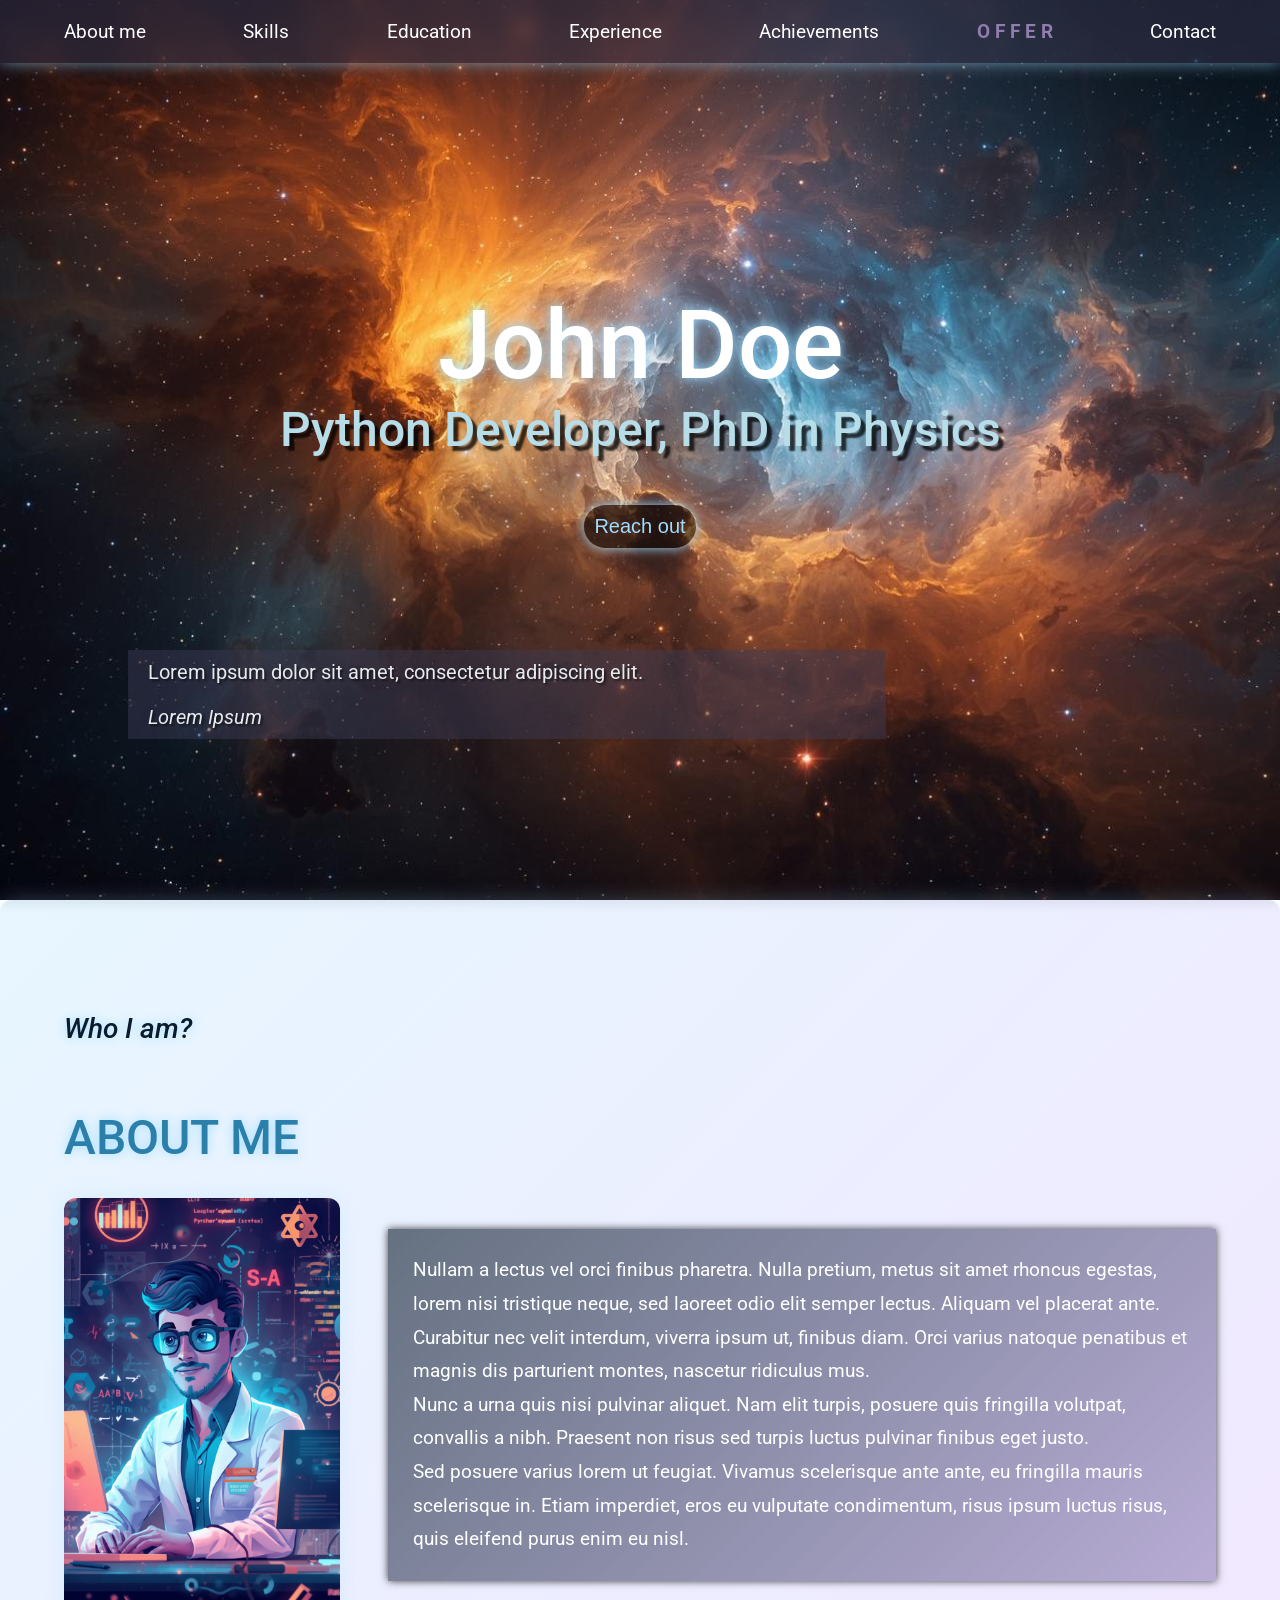
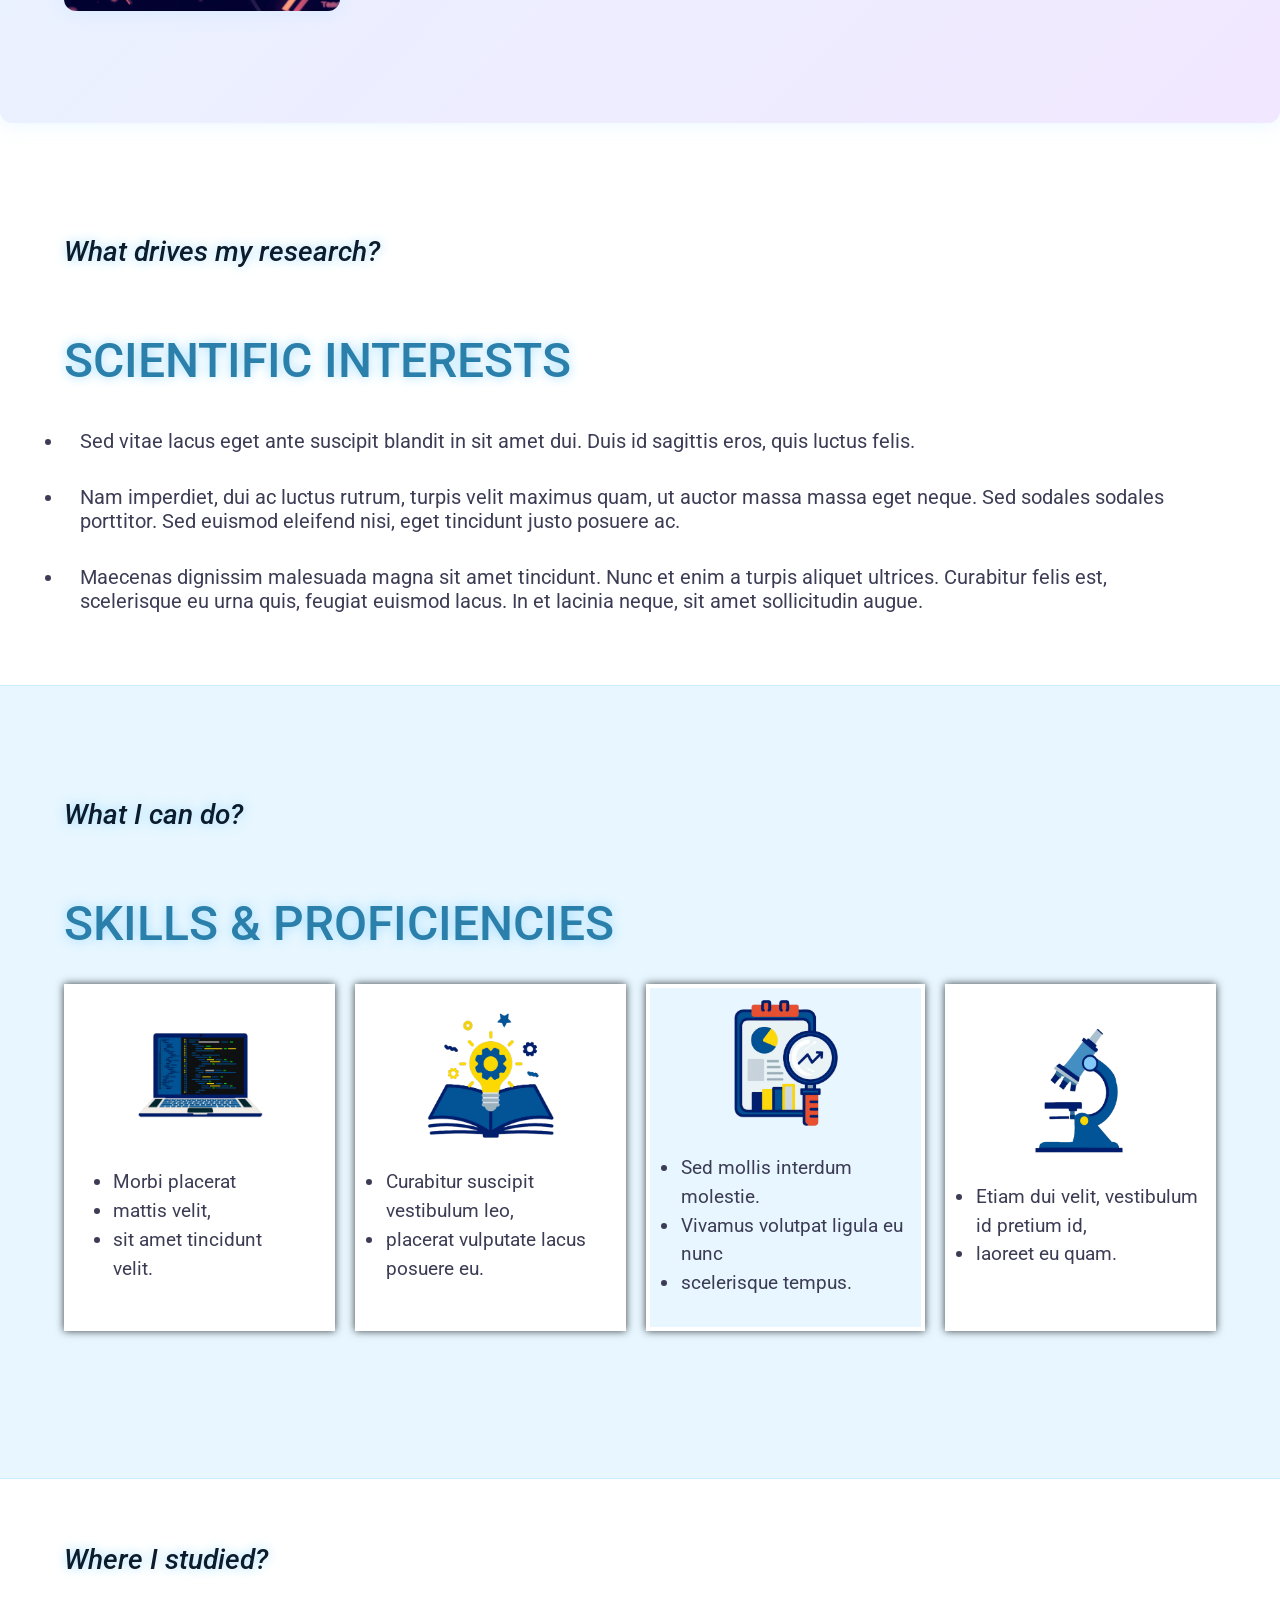
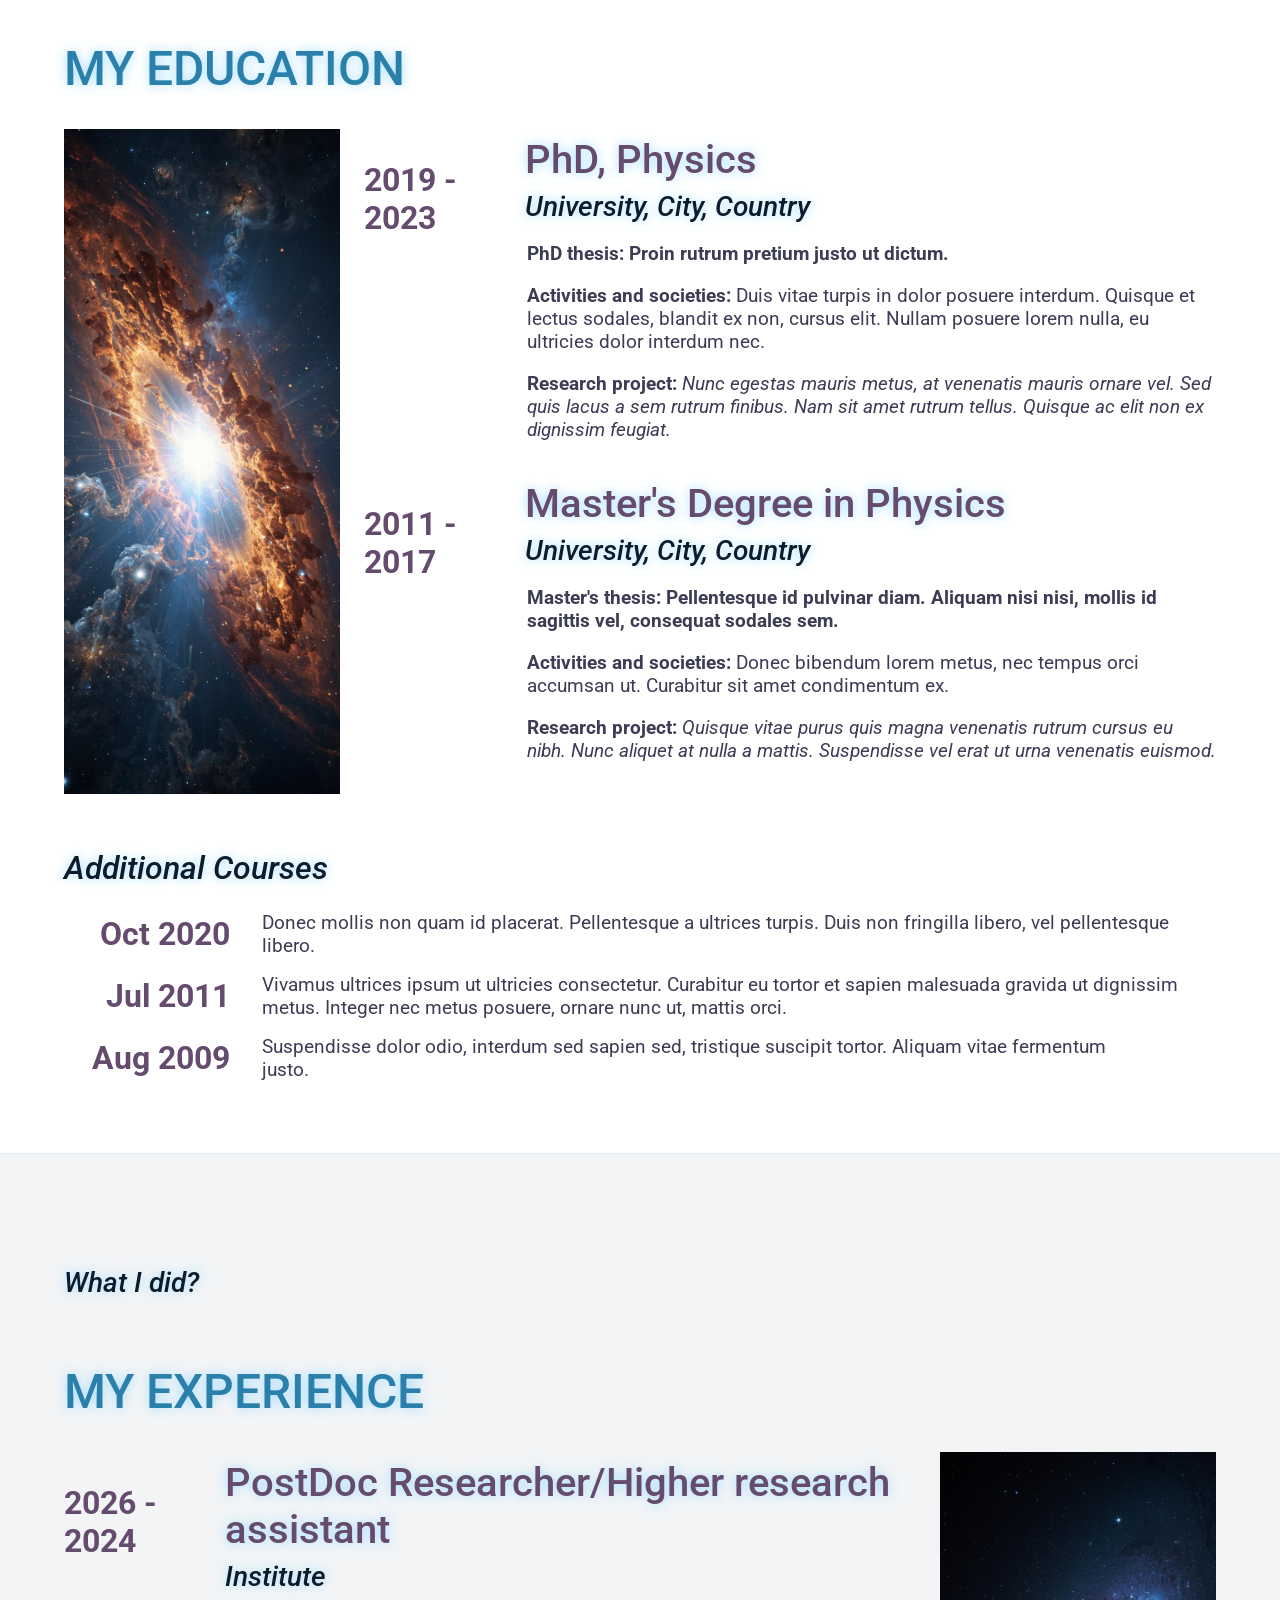
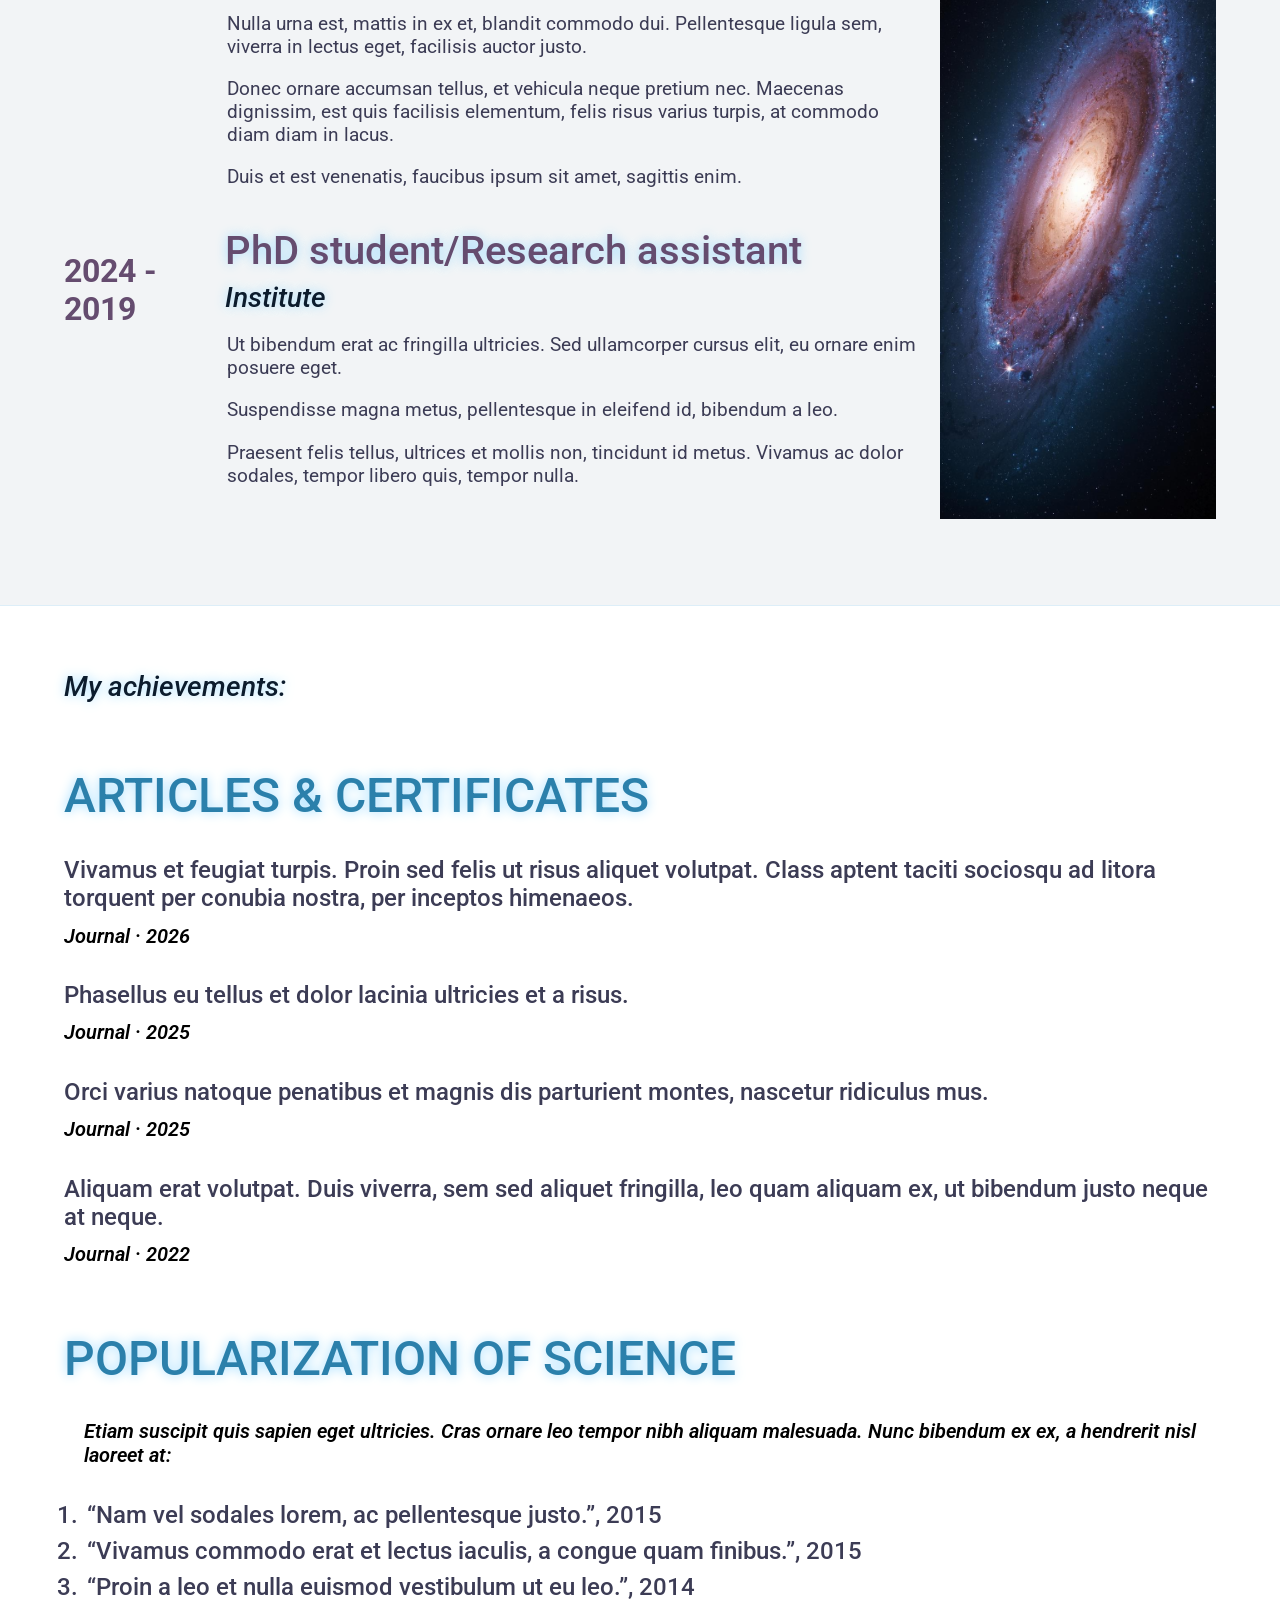
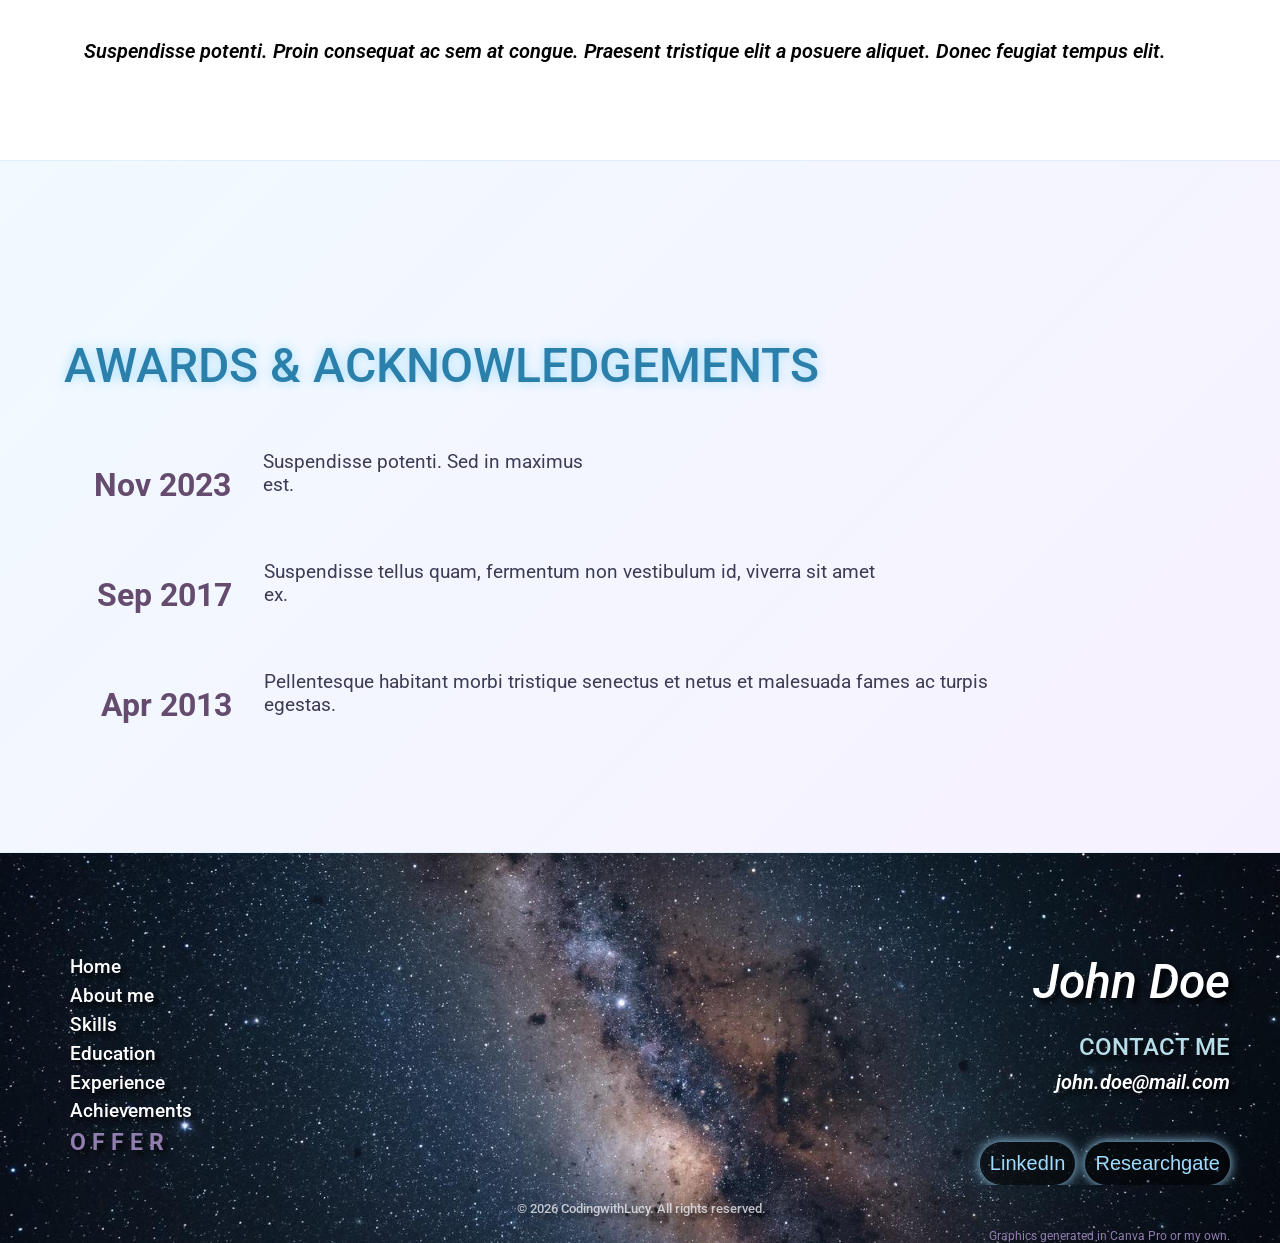
==== index.html @ d226efd6 "First full version" ====
<!DOCTYPE html>
<html lang="en">

<head>
  <meta name="viewport" content="width=device-width, initial-scale=1" />
  <meta charset="UTF-8" />
  <meta name="viewport" content="width=device-width, initial-scale=1.0" />
  <link href="style.css" rel="stylesheet" media="screen" />
  <title>John Doe website</title>
  <link rel="preconnect" href="https://fonts.googleapis.com">
  <link rel="preconnect" href="https://fonts.gstatic.com" crossorigin>
  <link
    href="https://fonts.googleapis.com/css2?family=Roboto:ital,wght@0,300;0,400;0,500;0,700;1,300;1,400;1,500;1,700&display=swap"
    rel="stylesheet">
  <link rel="stylesheet" href="https://cdnjs.cloudflare.com/ajax/libs/font-awesome/4.7.0/css/font-awesome.min.css" />
</head>

<body>
  <section>
    <div id="main-background">
      <div class="topnav" id="myTopnav">
        <a href="#about-me">About me</a>
        <a href="#skills">Skills</a>
        <a href="#education">Education</a>
        <a href="#experience">Experience</a>
        <a href="#achievements">Achievements</a>
        <a class="offer-link" href="/offer.html">O F F E R</a>
        <a href="#contact">Contact</a>
        <a href="javascript:void(0);" class="icon" onclick="toggleMenu()">
          <i class="fa fa-bars"></i>
        </a>
      </div>
      <div id="main">
        <h1>John Doe</h1>
        <h2 id="h2">Python Developer, PhD in Physics</h2>
        <button class="button">
          <a href="#contact">Reach out</a>
        </button>
      </div>
      <div id="quote">
        <p>Lorem ipsum dolor sit amet, consectetur adipiscing elit.</p>
        <p><i>Lorem Ipsum</i></p>
      </div>
    </div>

    <script>
      function toggleMenu() {
        var x = document.getElementById("myTopnav");
        if (x.className === "topnav") {
          x.className += " responsive";
        } else {
          x.className = "topnav";
        }
      }
    </script>
  </section>

  <section class="about-section">
    <div class="container">
      <div>
        <h3>Who I am?</h3>
        <h2>ABOUT ME</h2>
      </div>
      <div class="container-about">
        <div class="container-about-photo">
          <img class="photo desktop-photo" src="./photo.png" alt="Photo of candidate" />
          <img class="photo mobile-photo" src="./photomob.png" alt="Photo of candidate" />
        </div>
        <div class="container-about-note">
          <p class="about-note">
            Nullam a lectus vel orci finibus pharetra. Nulla pretium, metus sit amet rhoncus egestas, lorem nisi
            tristique neque,
            sed laoreet odio elit semper lectus. Aliquam vel placerat ante. Curabitur nec velit interdum, viverra ipsum
            ut, finibus
            diam. Orci varius natoque penatibus et magnis dis parturient montes, nascetur ridiculus mus.
            <br>Nunc a urna quis nisi pulvinar aliquet. Nam elit turpis, posuere quis fringilla volutpat, convallis a
            nibh. Praesent non
            risus sed turpis luctus pulvinar finibus eget justo.
            <br />Sed posuere varius lorem ut feugiat. Vivamus scelerisque ante ante, eu fringilla mauris scelerisque
            in. Etiam imperdiet,
            eros eu vulputate condimentum, risus ipsum luctus risus, quis eleifend purus enim eu nisl.
          </p>
        </div>
      </div>
    </div>
  </section>

  <section class="interests-section" id="about-me">
    <div class="container">
      <h3>What drives my research?</h3>
      <h2>SCIENTIFIC INTERESTS</h2>

      <ul class="interests-list">

        <li>
          Sed vitae lacus eget ante suscipit blandit in sit amet dui. Duis id sagittis eros, quis luctus felis.
        </li>

        <li>
          Nam imperdiet, dui ac luctus rutrum, turpis velit maximus quam, ut auctor massa massa eget neque. Sed sodales
          sodales porttitor. Sed euismod eleifend nisi, eget tincidunt justo posuere ac.
        </li>

        <li>
          Maecenas dignissim malesuada magna sit amet tincidunt. Nunc et enim a turpis aliquet ultrices. Curabitur felis
          est,
          scelerisque eu urna quis, feugiat euismod lacus. In et lacinia neque, sit amet sollicitudin augue.
        </li>

      </ul>
    </div>
  </section>

  <section class="skills-section" id="skills">
    <div class="container">
      <div>
        <h3>What I can do?</h3>
        <h2>SKILLS & PROFICIENCIES</h2>
      </div>
      <div class="container-skills">
        <div class="skill-1">
          <div>
            <img src="./laptop.png" alt="laptop" class="symbol" />
          </div>
          <ul>
            <li>Morbi placerat</li>
            <li>mattis velit,</li>
            <li>sit amet tincidunt velit.</li>
          </ul>
        </div>
        <div class="skill-2">
          <div>
            <img src="./idea.png" alt="bulb" class="symbol" />
          </div>
          <ul>
            <li>Curabitur suscipit vestibulum leo,</li>
            <li>placerat vulputate lacus posuere eu.</li>
          </ul>
        </div>
        <div class="skill-3" id="light">
          <div>
            <img src="./light.png" alt="light" class="symbol" />
          </div>
          <ul>
            <li>Sed mollis interdum molestie.</li>
            <li>Vivamus volutpat ligula eu nunc</li>
            <li>
              scelerisque tempus.
            </li>
          </ul>
        </div>
        <div class="skill-4">
          <div>
            <img src="./data.png" alt="notes" class="symbol" />
          </div>
          <ul>
            <li>
              Etiam dui velit, vestibulum id pretium id,
            </li>
            <li>laoreet eu quam.</li>
          </ul>
        </div>
      </div>
    </div>
  </section>

  <section id="education">
    <div class="container">
      <h3>Where I studied?</h3>
      <h2>MY EDUCATION</h2>
      <div class="grid-container">
        <div class="grid-1">
          <img class="img-1" src="./supernova.jpg" alt="Supernova" />
        </div>
        <p class="years grid-2">2019 - 2023</p>
        <div class="grid-3">
          <h2 class="h2-pink">PhD, Physics</h2>
          <h3>University, City, Country</h3>
          <p>
            <b>PhD thesis: Proin rutrum pretium justo ut dictum.</b>
          </p>
          <p>
            <b>Activities and societies:</b> Duis vitae turpis in dolor posuere interdum. Quisque et lectus sodales,
            blandit ex non, cursus elit. Nullam posuere
            lorem nulla, eu ultricies dolor interdum nec.
          </p>
          <p>
            <b>Research project:</b><i> Nunc egestas mauris metus, at venenatis mauris ornare vel. Sed quis lacus a sem
              rutrum finibus. Nam sit amet rutrum
              tellus. Quisque ac elit non ex dignissim feugiat.</i>
          </p>
        </div>
        <p class="years grid-4">2011 - 2017</p>
        <div class="grid-5">
          <h2 class="h2-pink">Master's Degree in Physics</h2>
          <h3>University, City, Country</h3>
          <p>
            <b>Master's thesis: Pellentesque id pulvinar diam. Aliquam nisi nisi, mollis id sagittis vel, consequat
              sodales sem.</b>
          </p>
          <p>
            <b>Activities and societies:</b> Donec bibendum lorem metus, nec tempus orci accumsan ut. Curabitur sit amet
            condimentum ex.
          </p>
          <p>
            <b>Research project:</b><i> Quisque vitae purus quis magna venenatis rutrum cursus eu nibh. Nunc aliquet at
              nulla a mattis. Suspendisse vel erat ut
              urna venenatis euismod.</i>
          </p>
        </div>
      </div>

      <h3 class="additional-title">Additional Courses</h3>
      <ul class="additional-education">
        <li>
          <p class="years">Oct 2020</p>
          Donec mollis non quam id placerat. Pellentesque a ultrices turpis. Duis non fringilla libero, vel pellentesque
          libero.
        </li>

        <li>
          <p class="years">Jul 2011</p>
          Vivamus ultrices ipsum ut ultricies consectetur. Curabitur eu tortor et sapien malesuada gravida ut dignissim
          metus.
          Integer nec metus posuere, ornare nunc ut, mattis orci.
        </li>

        <li>
          <p class="years">Aug 2009</p>
          Suspendisse dolor odio, interdum sed sapien sed, tristique suscipit tortor. Aliquam vitae fermentum justo.
        </li>
      </ul>
    </div>
  </section>

  <section class="experience-section" id="experience">
    <div class="container">
      <h3>What I did?</h3>
      <h2>MY EXPERIENCE</h2>
      <div class="grid-container2">
        <p class="years grid-11">2026 - 2024</p>
        <div class="grid-12">
          <h2 class="h2-pink">PostDoc Researcher/Higher research assistant</h2>
          <h3>Institute</h3>
          <p>
            Nulla urna est, mattis in ex et, blandit commodo dui. Pellentesque ligula sem, viverra in lectus eget,
            facilisis auctor
            justo.
          </p>
          <p>
            Donec ornare accumsan tellus, et vehicula neque pretium nec. Maecenas dignissim, est quis facilisis
            elementum, felis
            risus varius turpis, at commodo diam diam in lacus.
          </p>
          <p>Duis et est venenatis, faucibus ipsum sit amet, sagittis enim.</p>
        </div>
        <div class="grid-13">
          <img class="img-1" src="./galaxy.jpg" alt="Galaxy" />
        </div>
        <p class="years grid-14">2024 - 2019</p>
        <div class="grid-15">
          <h2 class="h2-pink">PhD student/Research assistant</h2>
          <h3>Institute</h3>
          <p>
            Ut bibendum erat ac fringilla ultricies. Sed ullamcorper cursus elit, eu ornare enim posuere eget.
          </p>
          <p>
            Suspendisse magna metus, pellentesque in eleifend id, bibendum a leo.
          </p>
          <p>
            Praesent felis tellus, ultrices et mollis non, tincidunt id metus. Vivamus ac dolor sodales, tempor libero
            quis, tempor
            nulla.
          </p>

        </div>
      </div>
  </section>

  <section id="achievements">
    <div class="container">
      <h3>My achievements:</h3>
      <h2>ARTICLES & CERTIFICATES</h2>
      <div class="articles">

        <a href="https://google.com" class="link art">
          Vivamus et feugiat turpis. Proin sed felis ut risus aliquet volutpat. Class aptent taciti sociosqu ad litora
          torquent
          per conubia nostra, per inceptos himenaeos.</a>
        <h5>
          Journal · 2026
        </h5>

        <a href="
https://google.com" class="link art">
          Phasellus eu tellus et dolor lacinia ultricies et a risus.</a>
        <h5>
          Journal · 2025
        </h5>

        <a href="https://google.com" class="link art">
          Orci varius natoque penatibus et magnis dis parturient montes, nascetur ridiculus mus.</a>
        <h5>
          Journal · 2025
        </h5>

        <a href="https://google.com" class="link art">
          Aliquam erat volutpat. Duis viverra, sem sed aliquet fringilla, leo quam aliquam ex, ut bibendum justo neque
          at neque.</a>
        <h5>
          Journal · 2022
        </h5>
      </div>

      <h2>POPULARIZATION OF SCIENCE</h2>
      <div class="articles">
        <ul class="projects">
          <h5>Etiam suscipit quis sapien eget ultricies. Cras ornare leo tempor nibh aliquam malesuada. Nunc bibendum ex
            ex, a
            hendrerit nisl laoreet at:</h5>
          <li>“Nam vel sodales lorem, ac pellentesque justo.”, 2015</li>
          <li>“Vivamus commodo erat et lectus iaculis, a congue quam finibus.”, 2015</li>
          <li>“Proin a leo et nulla euismod vestibulum ut eu leo.”, 2014</li>
          <br>
          <h5>Suspendisse potenti. Proin consequat ac sem at congue. Praesent tristique elit a posuere aliquet. Donec
            feugiat tempus
            elit.</h5>
        </ul>
      </div>
    </div>
  </section>

  <section class="awards-section">
    <div class="container">
      <h2>AWARDS & ACKNOWLEDGEMENTS</h2>
      <ul class="awards-list">

        <li>
          <p class="years">Nov 2023</p>
          Suspendisse potenti. Sed in maximus est.
        </li>

        <li>
          <p class="years">Sep 2017</p>
          Suspendisse tellus quam, fermentum non vestibulum id, viverra sit amet ex.
        </li>

        <li>
          <p class="years">Apr 2013</p>
          Pellentesque habitant morbi tristique senectus et netus et malesuada fames ac turpis egestas.
        </li>

      </ul>
    </div>
  </section>

  <footer>
    <section id="contact">
      <div class="container footer">
        <div class="side-menu">
          <ul>
            <li><a href="#main">Home</a></li>
            <li><a href="#about-me">About me</a></li>
            <li><a href="#skills">Skills</a></li>
            <li><a href="#education">Education</a></li>
            <li><a href="#experience">Experience</a></li>
            <li><a href="#achievements">Achievements</a></li>
            <li><a class="offer-link" href="/offer.html">O F F E R</a></li>
          </ul>
        </div>
        <div>
          <h3 id="contact">John Doe</h3>
          <a id="mail" href="mailto:john.doe@mail.com">CONTACT ME</a>
          <h5>john.doe@mail.com</h5>

          <div class="buttons">
            <button class="button">
              <a href="https://www.linkedin.com/">
                LinkedIn</a>
            </button>

            <button class="button">
              <a href="https://www.researchgate.net/">Researchgate</a>
            </button>
          </div>
        </div>
      </div>
      <p class="copyright">© 2026 CodingwithLucy. All rights reserved.</p>
      <p id="footer-link">Graphics generated in Canva Pro or my own.
      </p>
    </section>
  </footer>

  <script>
    function toggleMenu() {
      const nav = document.getElementById("myTopnav");
      nav.classList.toggle("responsive");
    }

    document.addEventListener("click", function (event) {
      const nav = document.getElementById("myTopnav");
      const isClickInside = nav.contains(event.target);

      if (!isClickInside && nav.classList.contains("responsive")) {
        nav.classList.remove("responsive");
      }
    });
  </script>

</body>

</html>
---- style.css ----
:root {
  --blue: #2b80ab;
  --lightblue: #b7dde8;
  --lightbluetrans: #b7dde875;
  --darkblue: #0c1c2d;
  --purple: #654c6f;
  --lightgrey: #e6e9ee;
  --grey: #3c3c55;
  --greytrans: #3c3c5575;
  --white: #ffffff;
  --whitetrans: #ffffff75;
  --black: #000000;
  --galaxy-blue: #9fdcff;
  --galaxy-purple: #917dae;
  --galaxy-glow: rgba(159, 220, 255, 0.6);
  --galaxy-dark: rgba(12, 28, 45, 0.6);
}

body {
  font-family: "Roboto", sans-serif;
  background-color: var(--white);
  margin: 0;
}

.container {
  margin: 0 auto;
  padding: 5%;
  max-width: 320px;
  overflow: hidden;
}

#main-background {
  background: center url("./cosmos.jpg") no-repeat;
  background-size: cover;
  background-attachment: fixed;
  min-height: 100vh;
  display: flex;
  flex-direction: column;
  box-sizing: border-box;
  justify-content: center;
  position: relative;
}

#main {
  display: flex;
  justify-content: center;
  align-items: center;
  flex-direction: column;
  padding-top: 10%;
  padding-bottom: 5%;
  text-align: center;
}

.topnav {
  background-color: var(--greytrans);
  display: flex;
  align-items: center;
  justify-content: flex-end;
  position: absolute;
  top: 0;
  left: 0;
  right: 0;
  width: 100%;
  z-index: 10;
  padding: 10px 15px;
  margin: 0 auto;
  backdrop-filter: blur(8px);
  -webkit-backdrop-filter: blur(8px);
  box-shadow: 0 0 15px var(--galaxy-glow);
  box-sizing: border-box;
}

.topnav a {
  display: none;
  color: rgba(255, 255, 255, 0.85);
  text-decoration: none;
  padding: 10px 20px;
  border-radius: 8px;
  transition: all 0.3s ease;
}

.topnav .icon {
  display: block;
  font-size: 2rem;
  cursor: pointer;
  padding: 10px;
  color: white;
}

.topnav.responsive {
  position: relative;
  width: 90%;
  margin: 0 auto;
  border-radius: 0.5rem;
  flex-direction: column;
  align-items: flex-start;
  padding: 10px 20px;
  box-sizing: border-box;
  backdrop-filter: blur(10px);
  -webkit-backdrop-filter: blur(10px);
  background-color: var(--galaxy-dark);
  box-shadow: 0 0 20px var(--galaxy-glow);
}

.topnav.responsive a {
  display: block;
  width: 100%;
  padding: 12px 0;
  text-align: left;
}

.topnav.responsive .icon {
  align-self: flex-end;
}

.topnav a:hover {
  background: rgba(159, 220, 255, 0.15);
  color: #ffffff;
  text-shadow: 0 0 12px rgba(159, 220, 255, 0.7);
  box-shadow: 0 0 25px rgba(159, 220, 255, 0.25);
  backdrop-filter: blur(12px);
  -webkit-backdrop-filter: blur(12px);
  transform: scale(1.05);
  transition: all 0.3s ease;
}

.topnav .icon {
  color: var(--white);
  text-shadow: 0 0 10px var(--galaxy-blue);
}

.topnav.responsive .icon {
  color: var(--white);
}

.topnav .icon:hover {
  color: var(--galaxy-blue);
  text-shadow: 0 0 15px var(--galaxy-blue);
}

.topnav .offer-link,
.side-menu .offer-link {
  color: var(--galaxy-purple);
  font-weight: 700;
  font-size: 120%;
}

h1 {
  color: var(--white);
  font-size: 4rem;
  margin-top: 3%;
  margin-bottom: 0;
  font-weight: 500;
  text-shadow: 5px 5px 5px rgba(0, 0, 0, 0.75);
}

#h2 {
  color: var(--lightblue);
  font-size: 2rem;
  margin-top: 0;
  text-shadow: 5px 5px 2px rgba(0, 0, 0, 0.75);
}

h2 {
  color: var(--blue);
  font-size: 2rem;
  font-style: normal;
  font-weight: 500;
  line-height: normal;
  text-shadow: 2px 2px 2px rgba(0, 0, 0, 0.5);
  margin: 4rem 0 2rem 0;
}

h3 {
  text-shadow: 0px 4px 4px rgba(0, 0, 0, 0.25);
  color: var(--darkblue);
  font-size: 1.35rem;
  font-style: italic;
  font-weight: 500;
  line-height: normal;
  margin: 0;
}

#quote {
  padding: 3% 10%;
}

#quote > * {
  color: var(--lightgrey);
  font-size: 1rem;
  font-weight: 400;
  text-shadow: 2px 2px 2px rgba(0, 0, 0, 0.5);
  background-color: var(--greytrans);
  padding: 1% 2%;
  margin: 0;
  width: 90%;
  text-align: justify;
}

.button {
  width: max-content;
  height: max-content;
  flex-shrink: 0;
  font-size: 1.25rem;
  font-style: normal;
  font-weight: 500;
  line-height: normal;
  background: rgba(0, 0, 0, 0.5);
  border: 1px solid var(--galaxy-blue);
  box-shadow: 0 0 12px var(--galaxy-blue);
  color: var(--white);
  border: none;
  cursor: pointer;
  border-radius: 2.8125rem;
  padding: 10px;
  margin-top: 15px;
}

.button > a {
  color: var(--galaxy-blue);
  text-decoration: none;
}

.button:hover,
.button:focus {
  background: var(--galaxy-purple);
  box-shadow: 0 0 20px var(--galaxy-purple);
  transform: scale(1.1);
  box-shadow: 5px 5px 5px rgba(0, 0, 0, 0.75);
  transition: 0.1ms;
}

.button > a:hover,
.button > a:focus {
  color: var(--white);
  text-decoration: none;
  transition: 0.1ms;
}

.about-section {
  background: linear-gradient(
    135deg,
    rgba(159, 220, 255, 0.25),
    rgba(200, 162, 255, 0.25)
  );
  backdrop-filter: blur(6px);
  -webkit-backdrop-filter: blur(6px);
  padding: 3rem 0;
  border-radius: 12px;
  box-shadow: 0 0 20px rgba(159, 220, 255, 0.25);
  margin-bottom: 3rem;
}

.container-about {
  display: flex;
  align-items: center;
  justify-content: center;
  gap: 2rem;
  flex-wrap: wrap;
  flex-direction: column;
}

.container-about-photo .photo {
  width: 100%;
  height: 350px;
  object-fit: cover;
  border-radius: 12px;
  box-shadow: 0 0 20px rgba(159, 220, 255, 0.3);
}

.mobile-photo {
  display: block;
}
.desktop-photo {
  display: none;
}

.photo {
  max-width: 100%;
  border-radius: 12px;
  box-shadow: 0 0 20px rgba(159, 220, 255, 0.3);
}

.about-note {
  font-size: 1.2rem;
  padding: 3%;
  line-height: 1.5;
  background-color: var(--lightgrey);
  box-shadow: 0px 0px 8px rgba(0, 0, 0, 0.75);
  line-height: 1.75;
  background: linear-gradient(
    135deg,
    rgba(12, 28, 45, 0.6),
    rgba(100, 80, 150, 0.4)
  );
  color: var(--white);
}

.interests-list {
  padding: 0;
  margin: 0;
  display: flex;
  flex-direction: column;
  gap: 1rem;
}

.interests-list li {
  padding: 0.5rem 1rem;
  font-size: 1.25rem;
}

.skills-section {
  background: rgba(159, 220, 255, 0.25);
  padding: 3rem 0;
  border-top: 1px solid rgba(159, 220, 255, 0.35);
  border-bottom: 1px solid rgba(159, 220, 255, 0.35);
  backdrop-filter: blur(4px);
  -webkit-backdrop-filter: blur(4px);
}

.container-skills {
  display: flex;
  justify-content: center;
  align-items: flex-start;
  flex-direction: column;
  flex-wrap: wrap;
  gap: 10px;
}

ul {
  padding: 0 0 0 20px;
}

.skill-1,
.skill-2,
.skill-4 {
  display: flex;
  justify-content: center;
  align-items: center;
  flex-direction: row;
  background-color: var(--white);
  font-size: 1rem;
  padding: 1%;
  box-shadow: 0px 0px 8px rgba(0, 0, 0, 0.75);
  line-height: 1.5;
  margin-bottom: 3%;
  width: 100%;
  flex-grow: 1;
}

.skill-1 div,
.skill-2 div,
.skill-3 div,
.skill-4 div {
  flex-shrink: 0;
  margin-right: 5px;
}

#light {
  display: flex;
  justify-content: flex-start;
  align-items: center;
  flex-direction: row;
  border: 0.25rem solid var(--white);
  background-color: transparent;
  font-size: 1rem;
  padding: 1%;
  color: var(--white);
  box-shadow: 0px 0px 8px rgba(0, 0, 0, 0.75);
  line-height: 1.5;
  margin-bottom: 3%;
  width: calc(100% - 0.5rem);
  height: calc(100% - 0.5rem);
  flex-grow: 1;
}

.symbol {
  height: 5rem;
  width: 5rem;
}

.h2-pink {
  color: var(--purple);
  font-size: 2rem;
  margin: 1% 0;
}

.img-1 {
  display: none;
  height: 100%;
  width: 100%;
  object-fit: cover;
}

.years {
  font-size: 1.75rem;
  font-style: normal;
  font-weight: 700;
  line-height: normal;
  color: var(--purple);
}

p,
li {
  color: var(--grey);
  font-size: 1rem;
  padding: 0 0 0 0.25%;
}

.grid-container {
  display: grid;
  gap: 2%;
  grid-template-columns: 2fr 1fr 5fr;
  grid-template-rows: auto auto auto;
}

.grid-1 {
  grid-area: 1 / 1 / 4 / 2;
}

.grid-2 {
  grid-area: 1 / 2 / 2 / 3;
}

.grid-3 {
  grid-area: 1 / 3 / 2 / 4;
}

.grid-4 {
  grid-area: 2 / 2 / 3 / 3;
}

.grid-5 {
  grid-area: 2 / 3 / 3 / 4;
}

.grid-6 {
  grid-area: 3 / 2 / 4 / 3;
}

.grid-7 {
  grid-area: 3 / 3 / 4 / 4;
}

.additional-title {
  margin-top: 5rem;
  margin-bottom: 1rem;
  font-size: 2rem;
}

.additional-education {
  list-style: none;
  padding: 0;
  margin: 0;
  display: flex;
  flex-direction: column;
  align-items: start;
  gap: 0rem;
}

.additional-education .years {
  display: block;
  text-align: left;
  margin-bottom: 0.5rem;
}

.additional-education li {
  display: flex;
  flex-direction: column;
  padding: 0.5rem 1rem;
  align-items: flex-start;
}

.experience-section {
  background-color: rgba(230, 233, 238, 0.5);
  padding: 3rem 0;
  border-top: 1px solid rgba(159, 220, 255, 0.25);
  border-bottom: 1px solid rgba(159, 220, 255, 0.25);
  backdrop-filter: blur(4px);
  -webkit-backdrop-filter: blur(4px);
}

.container-experience {
  display: block;
}

.grid-container2 {
  display: grid;
  gap: 2%;
  grid-template-columns: 1fr 5fr 2fr;
  grid-template-rows: auto auto auto;
}

.grid-11 {
  grid-area: 1 / 1 / 2 / 2;
}

.grid-12 {
  grid-area: 1 / 2 / 2 / 3;
}

.grid-13 {
  grid-area: 1 / 3 / 4 / 4;
}

.grid-14 {
  grid-area: 2 / 1 / 3 / 2;
}

.grid-15 {
  grid-area: 2 / 2 / 3 / 3;
}

.grid-16 {
  grid-area: 3 / 1 / 4 / 2;
}

.grid-17 {
  grid-area: 3 / 2 / 4 / 3;
}

.articles {
  display: block;
  border-radius: 2.8125rem;
  background-color: var(--whitetrans);
}

.art {
  font-size: 1.35rem;
  font-style: normal;
  font-weight: 500;
  line-height: normal;
}

a {
  text-decoration: none;
  color: var(--grey);
}

a:hover,
a:focus {
  color: var(--purple);
  transform: scale(1.1);
  text-shadow: 2px 2px 5px rgba(0, 0, 0, 0.75);
  transition: 0.1ms;
}

h4 {
  color: var(--white);
  font-size: 1.35rem;
  font-weight: 500;
  text-shadow: 5px 5px 5px rgba(0, 0, 0, 0.75);
}

h5 {
  font-size: 1.15rem;
  font-style: italic;
  font-weight: 600;
  line-height: normal;
  margin-top: 1%;
}

h1,
h2,
h3,
h4 {
  text-shadow: 0 0 12px var(--galaxy-blue);
}

.projects li {
  font-size: 1.5rem;
  margin: 0.5rem 0rem;
  list-style: decimal;
  font-weight: 500;
}

.awards-section {
  background: linear-gradient(
    135deg,
    rgba(159, 220, 255, 0.15),
    rgba(200, 162, 255, 0.15)
  );
  padding: 3rem 0;
  border-top: 1px solid rgba(159, 220, 255, 0.25);
  border-bottom: 1px solid rgba(159, 220, 255, 0.25);
}
.awards-list {
  list-style: none;
  padding: 0;
  margin: 0;
  display: flex;
  flex-direction: column;
  gap: 1rem;
  align-items: start;
}

.awards-list .years {
  display: block;
  text-align: left;
  margin-bottom: 0.5rem;
}

.awards-list li {
  display: flex;
  flex-direction: column;
  padding: 0.5rem 1rem;
  align-items: center;
}

.container-contact {
  display: flex;
  flex-direction: column;
  justify-content: center;
  align-items: center;
  margin: 0;
  padding: 4%;
  background-size: 100vw;
}

.buttons {
  display: flex;
  flex-wrap: wrap;
  gap: 10px;
  justify-content: flex-end;
}

#contact {
  color: var(--white);
  font-size: 2.5rem;
  font-weight: 500;
  text-shadow: 5px 5px 5px rgba(0, 0, 0, 0.75);
}

#mail {
  color: var(--lightblue);
  font-size: 1.25rem;
  text-shadow: 5px 5px 5px rgba(0, 0, 0, 0.75);
  margin-bottom: 10px;
}

#footer-link {
  color: var(--galaxy-purple);
  font-weight: 400;
  padding-right: 50px;
  font-size: 0.75rem;
  text-align: right;
  margin-bottom: 0px;
}

#mail:hover {
  color: var(--white);
  transform: scale(1.2);
  text-shadow: 2px 2px 5px rgba(0, 0, 0, 0.75);
  transition: 0.1ms;
}

footer {
  font-size: 1rem;
  background: center url("./milkyway.jpg") no-repeat;
  background-size: cover;
  margin: 0 auto;
  padding-top: 100px;
  text-align: end;
}

.container.footer {
  display: flex;
  flex-direction: column;
  gap: 30px;
  margin: 0 auto;
  padding: 0 50px;
}

.side-menu {
  order: -1;
  text-align: left;
  align-self: flex-start;
}

.side-menu ul {
  list-style: none;
  margin: 0;
}

.side-menu a {
  color: white;
  line-height: 1.5;
}

footer .side-menu a:hover {
  color: var(--purple);
  transform: scale(1.1);
}

footer .copyright {
  text-align: center;
  font-size: 0.8rem;
  opacity: 0.8;
  margin-top: 1rem;
  color: var(--lightgrey);
}

@media screen and (min-width: 480px) {
  .container {
    max-width: 480px;
  }

  h1 {
    font-size: 5rem;
  }

  #h2,
  h2 {
    font-size: 2.5rem;
  }

  #quote > * {
    width: 90%;
  }

  .symbol {
    height: 8rem;
    width: 8rem;
  }

  .img-1 {
    display: block;
    height: 100%;
    width: 100%;
    object-fit: cover;
  }
}

@media screen and (min-width: 768px) {
  .container {
    max-width: 768px;
  }

  .topnav {
    flex-direction: row;
    justify-content: space-around;
  }

  .topnav a {
    display: block;
    color: white;
  }

  .topnav .icon {
    display: none;
  }

  .topnav a {
    font-size: 1.2rem;
  }

  h1 {
    font-size: 6rem;
  }

  #h2,
  h2 {
    font-size: 3rem;
  }

  h3 {
    font-size: 1.75rem;
  }

  #quote > * {
    font-size: 1.25rem;
    width: 80%;
  }

  .container-about {
    flex-wrap: wrap;
    flex-direction: row;
    align-items: stretch;
    justify-content: center;
    gap: 3rem;
  }

  .mobile-photo {
    display: none;
  }
  .desktop-photo {
    display: block;
  }

  .container-about-photo {
    flex: 1;
  }

  .container-about-photo .photo {
    width: 100%;
    height: 100%;
    object-fit: cover;
    border-radius: 12px;
  }

  .container-about-note {
    flex: 1;
    display: flex;
    align-items: center;
  }

  .container-skills {
    display: flex;
    justify-content: space-between;
    align-items: stretch;
    flex-wrap: wrap;
    flex-direction: row;
  }

  .skill-1,
  .skill-2,
  .skill-4,
  #light {
    font-size: 1.2rem;
    margin-bottom: 3%;
    flex-shrink: 0;
    flex: 0 1 325px;
    flex-direction: column;
    display: flex;
    align-items: center;
    justify-content: center;
  }

  .skill-1 div,
  .skill-2 div,
  .skill-3 div,
  .skill-4 div {
    flex-shrink: 0;
    margin-right: 0px;
  }

  .h2-pink {
    color: var(--purple);
    font-size: 2.5rem;
    margin: 1% 0;
  }

  .years {
    font-size: 2rem;
  }

  .additional-education li {
    flex-direction: row;
    gap: 2rem;
    align-items: center;
  }

  .additional-education .years {
    flex: 0 0 150px;
    text-align: right;
    align-items: left;
    margin: 0;
    padding: 0;
  }

  p,
  li {
    font-size: 1.2rem;
  }

  .art {
    font-size: 1.5rem;
  }

  h4 {
    font-size: 1.75rem;
  }

  h5 {
    font-size: 1.25rem;
  }

  .awards-list li {
    flex-direction: row;
    gap: 2rem;
  }

  .awards-list .years {
    flex: 0 0 150px;
    text-align: right;
  }

  #contact {
    font-size: 3rem;
  }

  #mail {
    font-size: 1.5rem;
  }

  .symbol {
    height: 8rem;
    width: 8rem;
  }

  .container.footer {
    flex-direction: row;
    justify-content: space-between;
  }
}

@media screen and (min-width: 1200px) {
  .container {
    max-width: 1200px;
  }

  #quote > * {
    font-size: 1.25rem;
    width: 70%;
  }

  .container-about-photo {
    flex: 1;
  }

  .container-about-note {
    flex: 3;
  }

  .container-skills {
    display: flex;
    justify-content: center;
    align-items: stretch;
    flex-wrap: nowrap;
    flex-direction: row;
    gap: 20px;
  }

  .skill-1,
  .skill-2,
  .skill-4,
  #light {
    flex: 1 1 200px;
    max-width: 280px;
    padding: 10px;
  }
}

/*STYLES OFFER.HTML*/
.offer-page #main-background {
  background: center url("./earth.jpg") no-repeat;
  background-size: cover;
  background-position: center;
  background-attachment: fixed;
}

.offer-section {
  padding: 0;
  color: white;
  width: 100%;
  box-sizing: border-box;
}

#expertise {
  background: linear-gradient(
    135deg,
    rgba(159, 220, 255, 0.25),
    rgba(200, 162, 255, 0.25)
  );
}

.offer-section h2 {
  font-size: 2.2rem;
  margin-bottom: 20px;
  border-bottom: 1px solid rgba(255, 255, 255, 0.3);
  padding-bottom: 10px;
}

.section-content {
  font-size: 1.1rem;
  line-height: 1.7;
  opacity: 0.95;
}

.expertise-grid {
  display: grid;
  grid-template-columns: 1fr;
  gap: 25px;
  margin-bottom: 30px;
}

.white-tile {
  background-color: var(--white);
  color: var(--grey);
  box-shadow: 0px 0px 8px rgba(0, 0, 0, 0.75);
}

.expertise-item {
  padding: 22px;
  text-align: center;
}

.expertise-icon {
  font-size: 2rem;
  margin-bottom: 12px;
  color: var(--purple);
}

.expertise-item h3 {
  margin-bottom: 10px;
  font-size: 1.25rem;
  color: var(--darkblue);
}

.expertise-item p {
  font-size: 1rem;
  opacity: 0.9;
  color: var(--grey);
}

.expertise-description {
  margin-top: 25px;
  font-size: 1.25rem;
  line-height: 1.7;
  opacity: 0.95;
  color: var(--darkblue);
}

.services-wrapper {
  display: flex;
  flex-direction: column;
  gap: 40px;
  margin-bottom: 30px;
}

.services-column {
  background: rgba(255, 255, 255, 0.08);
  padding: 25px;
  border-radius: 12px;
  backdrop-filter: blur(4px);
  border: 1px solid rgba(255, 255, 255, 0.15);
}

.services-title {
  font-size: 1.6rem;
  color: var(--darkblue);
  margin-bottom: 15px;
  text-shadow: 0 0 12px var(--galaxy-blue);
}

.services-list {
  list-style: none;
  padding: 0;
  margin: 0;
  display: flex;
  flex-direction: column;
  gap: 12px;
}

.services-list li {
  font-size: 1.1rem;
  display: flex;
  align-items: center;
  gap: 10px;
}

.service-icon {
  font-size: 1.4rem;
  color: var(--galaxy-blue);
}

#process {
  background: rgba(159, 220, 255, 0.25);
}

.timeline {
  display: flex;
  flex-direction: column;
  gap: 40px;
  position: relative;
  margin-top: 30px;
}

.timeline::before {
  content: "";
  position: absolute;
  left: 20px;
  top: 0;
  bottom: 0;
  width: 5px;
  background: var(--galaxy-blue);
  opacity: 0.6;
}

.timeline-step {
  position: relative;
  padding-left: 60px;
}

.timeline-icon {
  position: absolute;
  left: 0;
  top: 0;
  width: 40px;
  height: 40px;
  background: var(--galaxy-blue);
  color: var(--darkblue);
  border-radius: 50%;
  display: flex;
  align-items: center;
  justify-content: center;
  box-shadow: 0 0 10px var(--galaxy-glow);
}

.timeline-step h3 {
  color: var(--darkblue);
  font-size: 1.25rem;
  margin-bottom: 8px;
}

.timeline-step p {
  color: var(--grey);
  font-size: 1rem;
  opacity: 0.9;
}

.philosophy-grid {
  display: grid;
  grid-template-columns: 1fr;
  gap: 25px;
  margin-bottom: 30px;
}

.philosophy-item {
  background: rgba(255, 255, 255, 0.08);
  padding: 25px;
  border-radius: 12px;
  backdrop-filter: blur(4px);
  border: 1px solid rgba(255, 255, 255, 0.15);
  text-align: center;
}

.philosophy-icon {
  font-size: 2.6rem;
  margin-bottom: 15px;
  color: var(--galaxy-blue);
}

.philosophy-item h3 {
  font-size: 1.4rem;
  color: var(--darkblue);
  margin-bottom: 10px;
}

.philosophy-item p {
  font-size: 1rem;
  color: var(--grey);
  opacity: 0.9;
  line-height: 1.6;
}

.philosophy-quote {
  margin-top: 40px;
  font-style: italic;
  font-size: 1.25rem;
  font-weight: 500;
  color: var(--galaxy-purple);
  text-align: center;
  opacity: 0.9;
  text-shadow: 0 0 12px var(--galaxy-blue);
}

#pricing {
  background-color: rgba(230, 233, 238, 0.5);
}

.pricing-group {
  margin-bottom: 40px;
}

.pricing-title {
  font-size: 1.6rem;
  color: var(--darkblue);
  margin-bottom: 15px;
  text-shadow: 0 0 12px var(--galaxy-blue);
}

.pricing-list {
  list-style: none;
  padding: 0;
  margin: 0;
  display: flex;
  flex-direction: column;
  gap: 12px;
}

.pricing-list li {
  display: flex;
  justify-content: space-between;
  align-items: center;
  background: rgba(255, 255, 255, 0.08);
  padding: 15px 20px;
  border-radius: 12px;
  backdrop-filter: blur(4px);
  border: 1px solid rgba(255, 255, 255, 0.15);
  font-size: 1.1rem;
}

.pricing-list li span {
  display: flex;
  align-items: center;
  gap: 10px;
}

.pricing-list li i {
  color: var(--galaxy-blue);
  font-size: 1.3rem;
}

.pricing-list li strong {
  font-size: 1.2rem;
  color: var(--galaxy-purple);
  text-shadow: 0 0 8px var(--galaxy-blue);
}

.pricing-note {
  margin-top: 20px;
  font-size: 1rem;
  opacity: 0.9;
  text-align: center;
}

i.fa {
  font-size: 1.6rem;
}

.faq-item {
  margin-bottom: 20px;
  border: 1px solid rgba(255, 255, 255, 0.15);
  border-radius: 12px;
  overflow: hidden;
  background: var(--lightgrey);
  backdrop-filter: blur(6px);
  box-shadow: 0 0 12px rgba(0, 0, 0, 0.4);
}

.faq-question {
  width: 100%;
  text-align: left;
  padding: 18px 20px;
  font-size: 1.1rem;
  background: none;
  border: none;
  cursor: pointer;
  position: relative;
  font-weight: 600;
}

.faq-question::after {
  content: "+";
  position: absolute;
  right: 20px;
  font-size: 1.4rem;
  transition: transform 0.3s ease;
}

.faq-item.active .faq-question::after {
  transform: rotate(45deg);
}

.faq-answer {
  max-height: 0;
  overflow: hidden;
  transition: max-height 0.35s ease;
  padding: 0 20px;
}

.faq-item.active .faq-answer {
  max-height: 300px;
  padding-bottom: 18px;
}

.faq-answer p {
  color: var(--blue);
  line-height: 1.6;
  margin-top: 12px;
}

#testimonials {
  background-color: var(--lightbluetrans);
}

.testimonials-grid {
  display: grid;
  grid-template-columns: 1fr;
  gap: 30px;
  margin-top: 30px;
}

.testimonial-item {
  background: radial-gradient(
    circle at center,
    var(--whitetrans),
    rgba(109, 189, 238, 0.3)
  );
  padding: 25px;
  border-radius: 16px;
  backdrop-filter: blur(4px);
  position: relative;
  box-shadow: 0 0 12px rgba(0, 0, 0, 0.4);
}

.testimonial-item::after {
  content: "";
  position: absolute;
  bottom: -15px;
  left: 200px;
  width: 0;
  height: 0;
  border-left: 12px solid transparent;
  border-right: 12px solid transparent;
  border-top: 14px solid rgba(142, 213, 254, 0.5);
  filter: drop-shadow(0 0 4px rgba(0, 0, 0, 0.4));
}

.testimonial-text {
  font-size: 1.1rem;
  line-height: 1.6;
  margin-bottom: 15px;
}

.testimonial-author {
  font-size: 1rem;
  color: var(--blue);
  text-align: right;
  font-style: italic;
  opacity: 0.9;
}

@media (min-width: 768px) {
  .expertise-grid {
    grid-template-columns: repeat(2, 1fr);
  }

  .services-wrapper {
    flex-direction: row;
    justify-content: space-between;
  }

  .services-column {
    flex: 1;
  }

  .timeline {
    flex-direction: row;
    justify-content: space-between;
    align-items: flex-start;
    gap: 20px;
  }

  .timeline::before {
    content: "";
    position: absolute;
    top: 5%;
    left: 0;
    right: 0;
    height: 5px;
    width: 100%;
    background: var(--galaxy-blue);
    opacity: 0.6;
  }

  .timeline-step {
    padding-left: 0;
    text-align: center;
    flex: 1;
  }

  .timeline-icon {
    position: relative;
    margin: 0 auto 15px auto;
  }

  .philosophy-grid {
    grid-template-columns: repeat(3, 1fr);
  }

  .testimonials-grid {
    grid-template-columns: repeat(3, 1fr);
  }
}

@media (min-width: 1200px) {
  .expertise-grid {
    grid-template-columns: repeat(4, 1fr);
  }
}
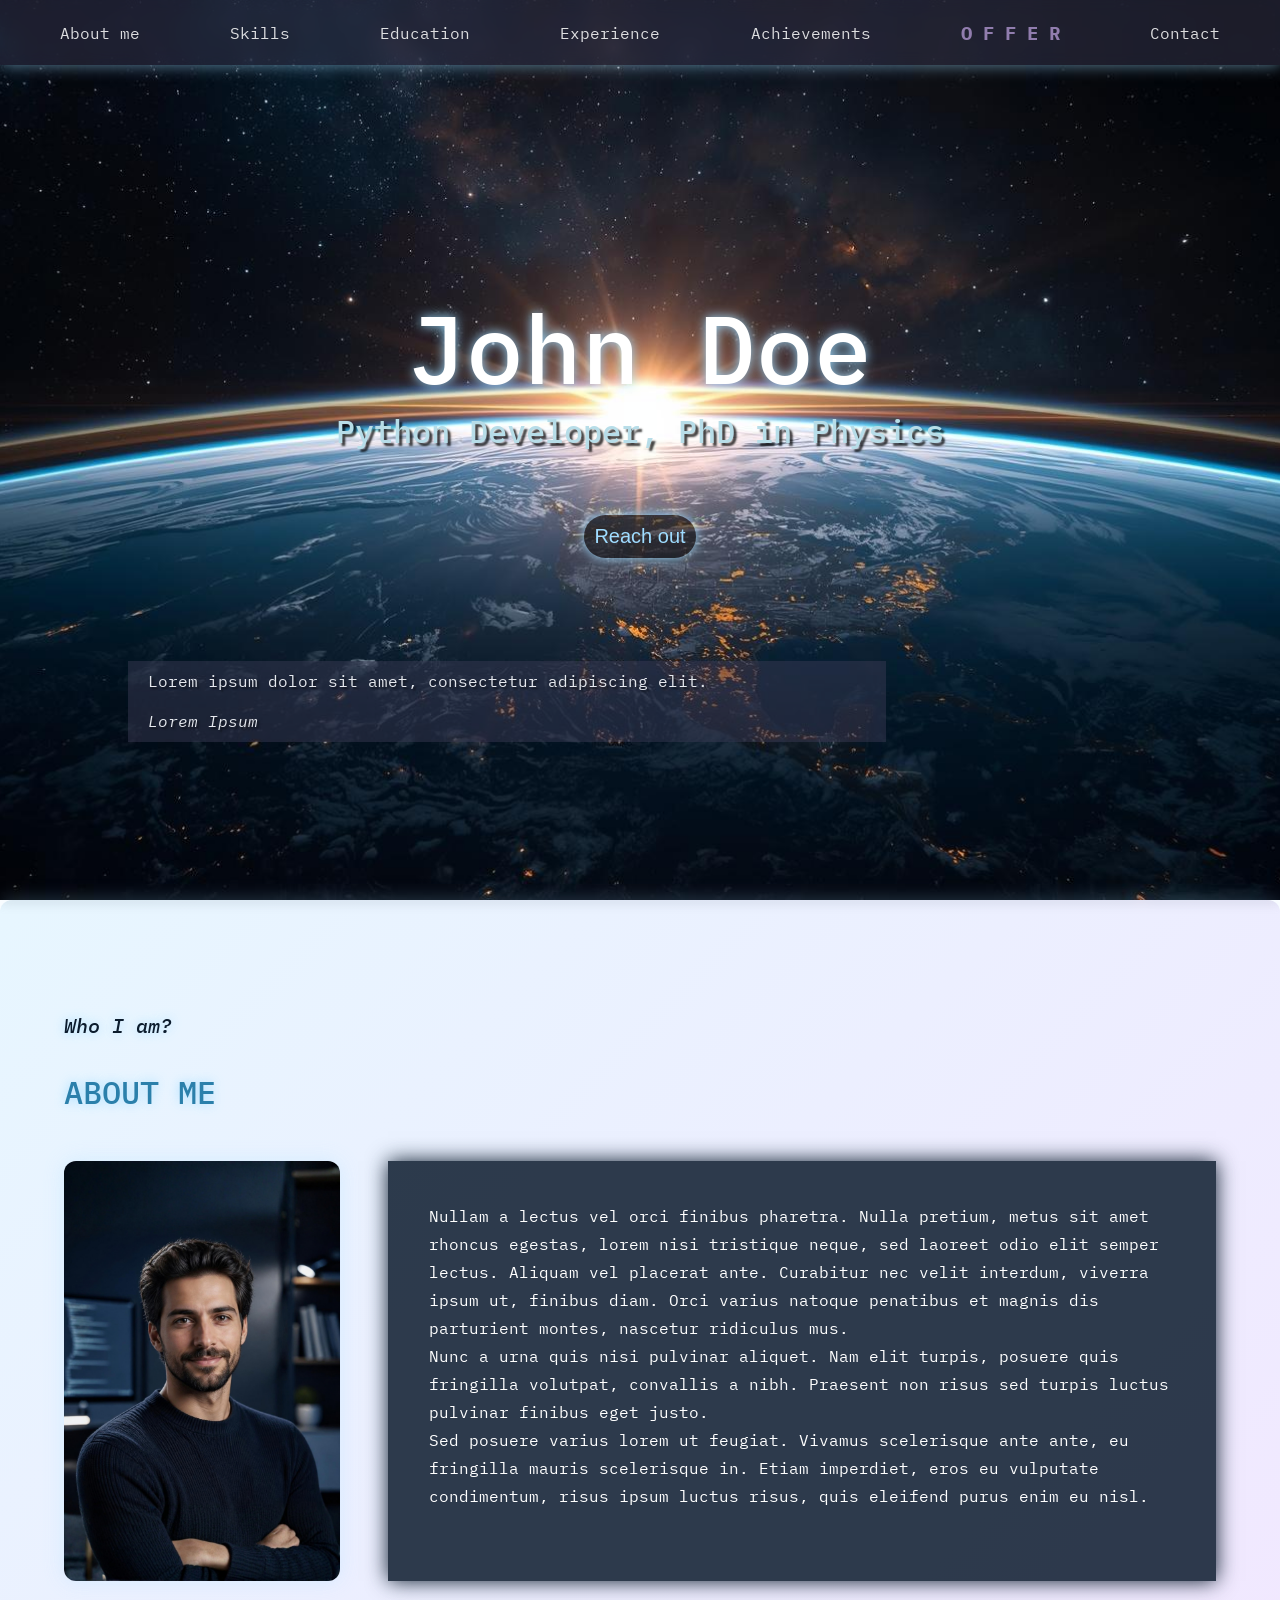
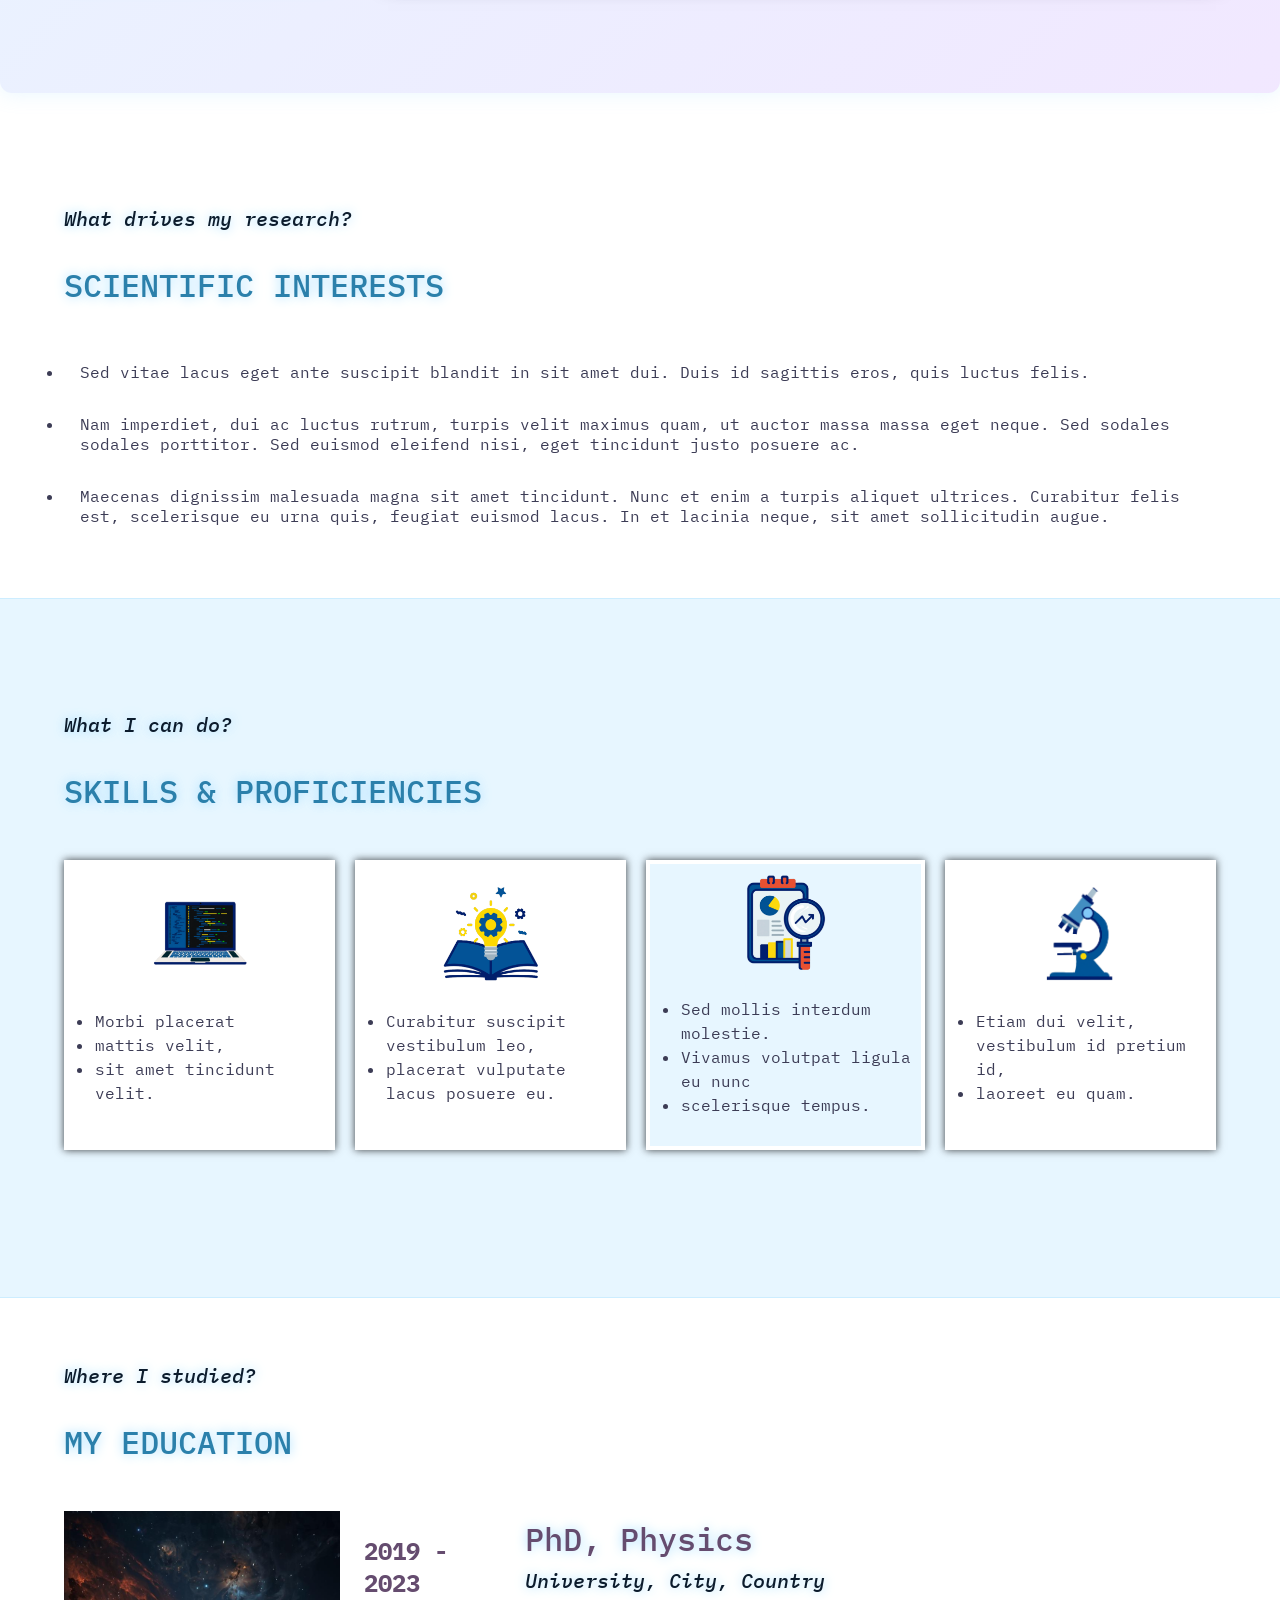
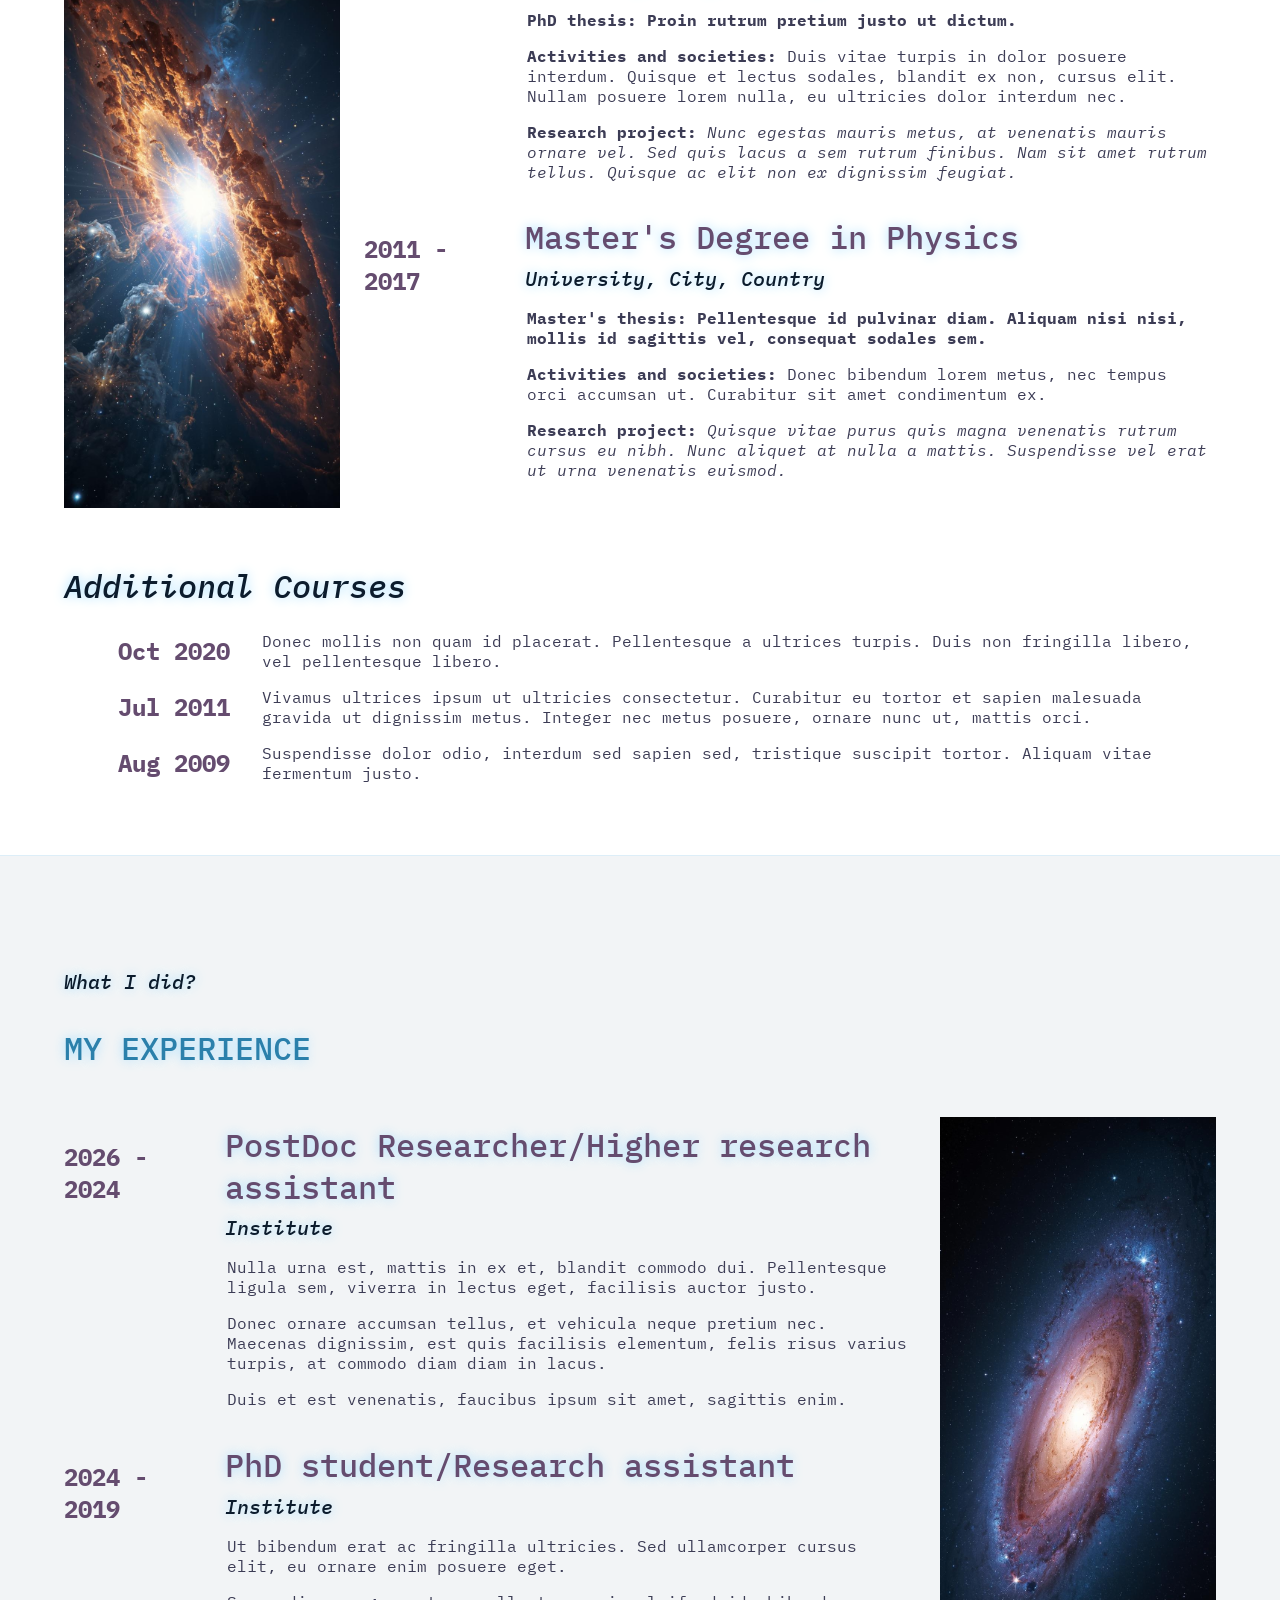
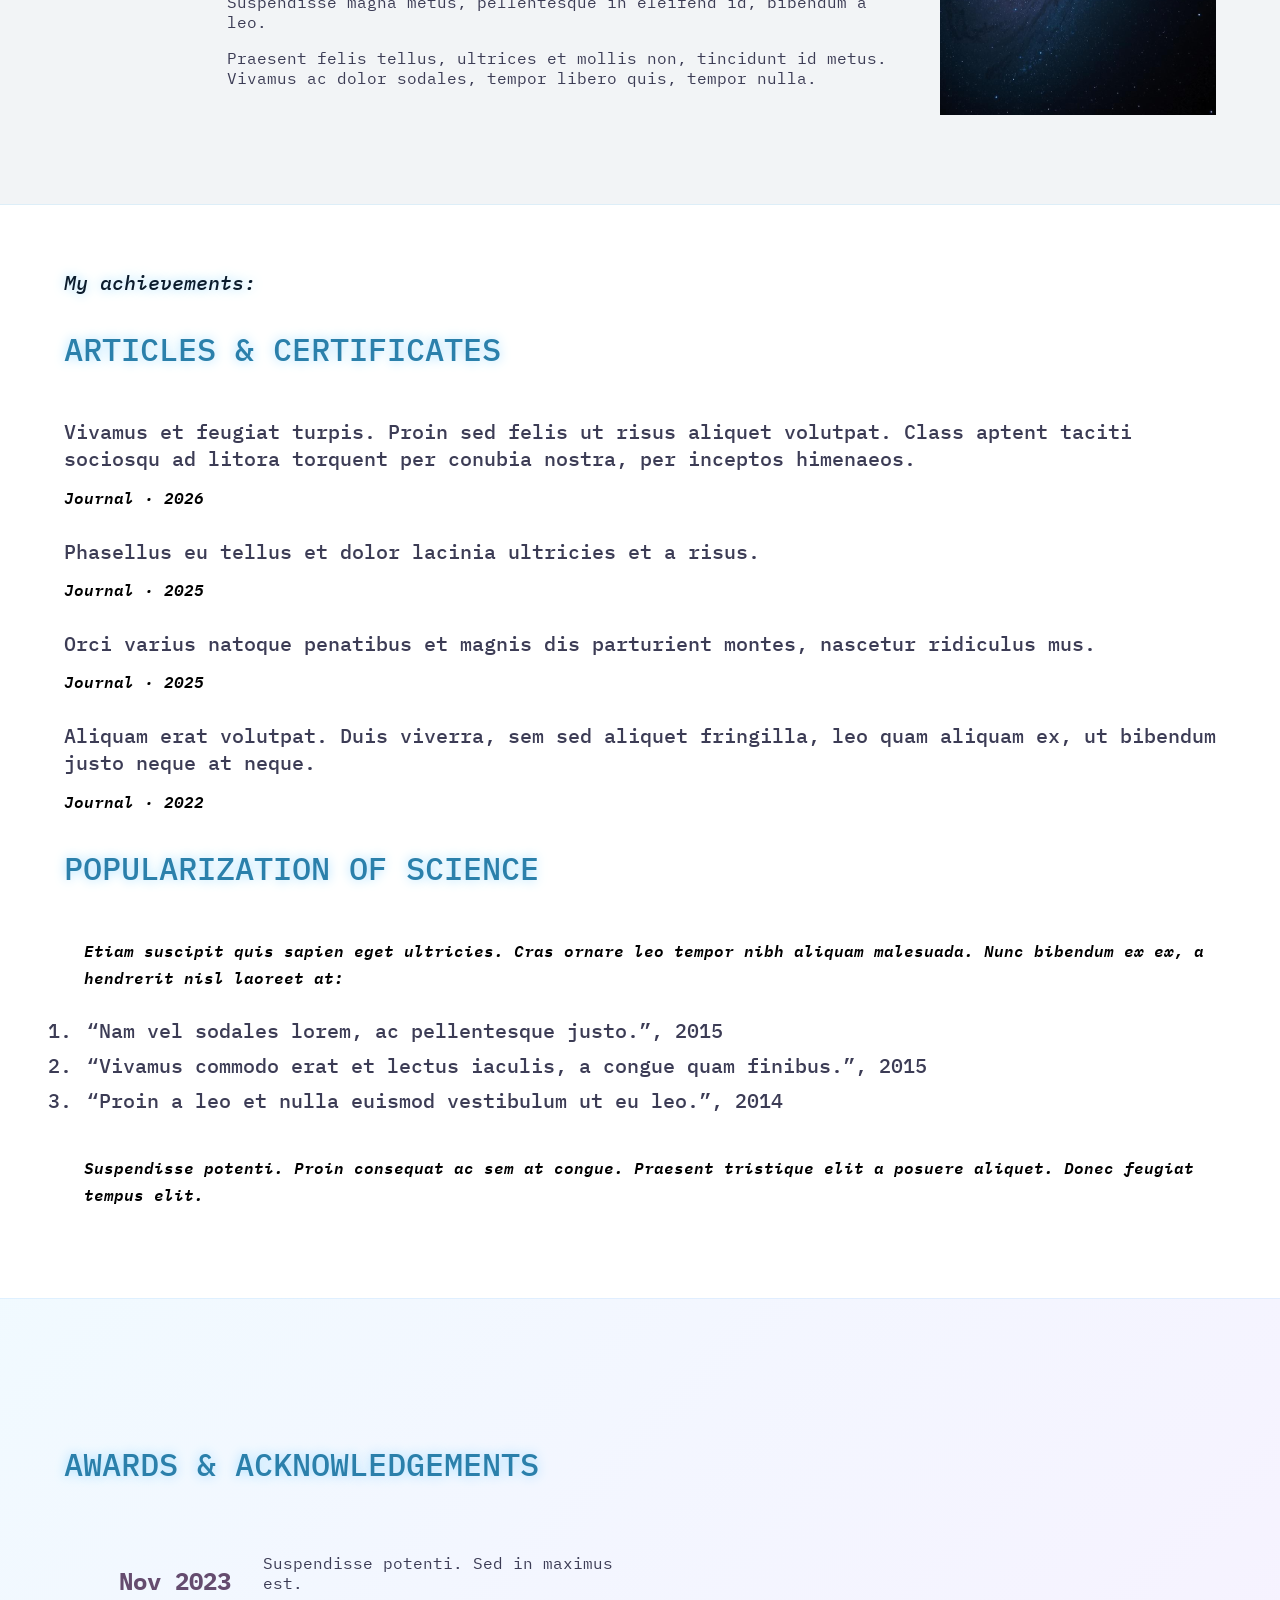
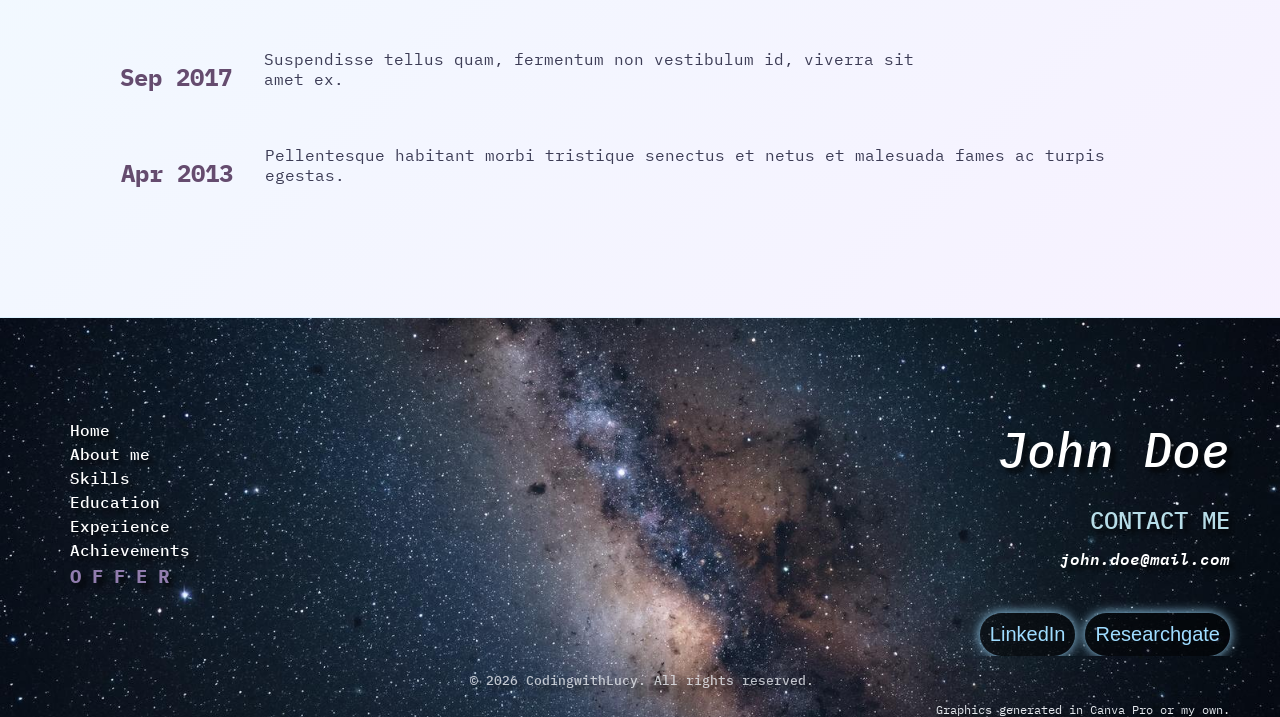
==== commit 0223f930: "font and photo changes" ====
--- a/index.html
+++ b/index.html
@@ -10,7 +10,7 @@
   <link rel="preconnect" href="https://fonts.googleapis.com">
   <link rel="preconnect" href="https://fonts.gstatic.com" crossorigin>
   <link
-    href="https://fonts.googleapis.com/css2?family=Roboto:ital,wght@0,300;0,400;0,500;0,700;1,300;1,400;1,500;1,700&display=swap"
+    href="https://fonts.googleapis.com/css2?family=IBM+Plex+Mono:ital,wght@0,100;0,200;0,300;0,400;0,500;0,600;0,700;1,100;1,200;1,300;1,400;1,500;1,600;1,700&display=swap"
     rel="stylesheet">
   <link rel="stylesheet" href="https://cdnjs.cloudflare.com/ajax/libs/font-awesome/4.7.0/css/font-awesome.min.css" />
 </head>
@@ -24,7 +24,7 @@
         <a href="#education">Education</a>
         <a href="#experience">Experience</a>
         <a href="#achievements">Achievements</a>
-        <a class="offer-link" href="/offer.html">O F F E R</a>
+        <a class="offer-link" href="offer.html">O F F E R</a>
         <a href="#contact">Contact</a>
         <a href="javascript:void(0);" class="icon" onclick="toggleMenu()">
           <i class="fa fa-bars"></i>
@@ -365,7 +365,7 @@
             <li><a href="#education">Education</a></li>
             <li><a href="#experience">Experience</a></li>
             <li><a href="#achievements">Achievements</a></li>
-            <li><a class="offer-link" href="/offer.html">O F F E R</a></li>
+            <li><a class="offer-link" href="offer.html">O F F E R</a></li>
           </ul>
         </div>
         <div>
--- a/style.css
+++ b/style.css
@@ -17,10 +17,17 @@
 }
 
 body {
-  font-family: "Roboto", sans-serif;
+  font-family: 'IBM Plex Mono', monospace;
   background-color: var(--white);
   margin: 0;
 }
+
+/*ACTIVITY OF SECOND OFFER WEBSITE*/
+/*.offer-link {
+  pointer-events: none;
+  opacity: 0.4;
+  cursor: default;
+}*/
 
 .container {
   margin: 0 auto;
@@ -30,7 +37,7 @@
 }
 
 #main-background {
-  background: center url("./cosmos.jpg") no-repeat;
+  background: center url('./earth.jpg') no-repeat;
   background-size: cover;
   background-attachment: fixed;
   min-height: 100vh;
@@ -77,14 +84,16 @@
   padding: 10px 20px;
   border-radius: 8px;
   transition: all 0.3s ease;
+  font-family: inherit;
 }
 
 .topnav .icon {
   display: block;
   font-size: 2rem;
   cursor: pointer;
-  padding: 10px;
-  color: white;
+  padding: 10px 20px;
+  color: var(--white);
+  text-shadow: 0 0 10px var(--galaxy-blue);
 }
 
 .topnav.responsive {
@@ -104,13 +113,9 @@
 
 .topnav.responsive a {
   display: block;
-  width: 100%;
-  padding: 12px 0;
+  padding: 12px 20px;
   text-align: left;
-}
-
-.topnav.responsive .icon {
-  align-self: flex-end;
+  font-family: inherit;
 }
 
 .topnav a:hover {
@@ -122,15 +127,12 @@
   -webkit-backdrop-filter: blur(12px);
   transform: scale(1.05);
   transition: all 0.3s ease;
-}
-
-.topnav .icon {
-  color: var(--white);
-  text-shadow: 0 0 10px var(--galaxy-blue);
+  padding: 10px 20px;
 }
 
 .topnav.responsive .icon {
   color: var(--white);
+  align-self: flex-end;
 }
 
 .topnav .icon:hover {
@@ -156,25 +158,25 @@
 
 #h2 {
   color: var(--lightblue);
-  font-size: 2rem;
+  font-size: 1.5rem;
   margin-top: 0;
-  text-shadow: 5px 5px 2px rgba(0, 0, 0, 0.75);
+  text-shadow: 3px 3px 2px rgba(0, 0, 0, 0.75);
 }
 
 h2 {
   color: var(--blue);
-  font-size: 2rem;
+  font-size: 1.5rem;
   font-style: normal;
   font-weight: 500;
   line-height: normal;
   text-shadow: 2px 2px 2px rgba(0, 0, 0, 0.5);
-  margin: 4rem 0 2rem 0;
+  margin: 2rem 0 3rem 0;
 }
 
 h3 {
   text-shadow: 0px 4px 4px rgba(0, 0, 0, 0.25);
   color: var(--darkblue);
-  font-size: 1.35rem;
+  font-size: 1.25rem;
   font-style: italic;
   font-weight: 500;
   line-height: normal;
@@ -219,6 +221,7 @@
 .button > a {
   color: var(--galaxy-blue);
   text-decoration: none;
+  font-family: inherit;
 }
 
 .button:hover,
@@ -262,7 +265,6 @@
 
 .container-about-photo .photo {
   width: 100%;
-  height: 350px;
   object-fit: cover;
   border-radius: 12px;
   box-shadow: 0 0 20px rgba(159, 220, 255, 0.3);
@@ -282,18 +284,14 @@
 }
 
 .about-note {
-  font-size: 1.2rem;
-  padding: 3%;
+  font-size: 1rem;
+  padding: 5%;
   line-height: 1.5;
-  background-color: var(--lightgrey);
-  box-shadow: 0px 0px 8px rgba(0, 0, 0, 0.75);
+  background-color: rgba(12, 28, 45, 0.85);
+  box-shadow: 0 0 20px rgba(12, 28, 45);
   line-height: 1.75;
-  background: linear-gradient(
-    135deg,
-    rgba(12, 28, 45, 0.6),
-    rgba(100, 80, 150, 0.4)
-  );
   color: var(--white);
+  margin: 0;
 }
 
 .interests-list {
@@ -306,7 +304,6 @@
 
 .interests-list li {
   padding: 0.5rem 1rem;
-  font-size: 1.25rem;
 }
 
 .skills-section {
@@ -339,7 +336,6 @@
   align-items: center;
   flex-direction: row;
   background-color: var(--white);
-  font-size: 1rem;
   padding: 1%;
   box-shadow: 0px 0px 8px rgba(0, 0, 0, 0.75);
   line-height: 1.5;
@@ -363,7 +359,6 @@
   flex-direction: row;
   border: 0.25rem solid var(--white);
   background-color: transparent;
-  font-size: 1rem;
   padding: 1%;
   color: var(--white);
   box-shadow: 0px 0px 8px rgba(0, 0, 0, 0.75);
@@ -381,7 +376,7 @@
 
 .h2-pink {
   color: var(--purple);
-  font-size: 2rem;
+  font-size: 1.5rem;
   margin: 1% 0;
 }
 
@@ -393,7 +388,7 @@
 }
 
 .years {
-  font-size: 1.75rem;
+  font-size: 1.5rem;
   font-style: normal;
   font-weight: 700;
   line-height: normal;
@@ -526,7 +521,7 @@
 }
 
 .art {
-  font-size: 1.35rem;
+  font-size: 1.15rem;
   font-style: normal;
   font-weight: 500;
   line-height: normal;
@@ -535,6 +530,7 @@
 a {
   text-decoration: none;
   color: var(--grey);
+  font-family: inherit;
 }
 
 a:hover,
@@ -553,7 +549,7 @@
 }
 
 h5 {
-  font-size: 1.15rem;
+  font-size: 1rem;
   font-style: italic;
   font-weight: 600;
   line-height: normal;
@@ -568,7 +564,7 @@
 }
 
 .projects li {
-  font-size: 1.5rem;
+  font-size: 1.25rem;
   margin: 0.5rem 0rem;
   list-style: decimal;
   font-weight: 500;
@@ -639,7 +635,7 @@
 }
 
 #footer-link {
-  color: var(--galaxy-purple);
+  color: var(--lightgrey);
   font-weight: 400;
   padding-right: 50px;
   font-size: 0.75rem;
@@ -656,7 +652,7 @@
 
 footer {
   font-size: 1rem;
-  background: center url("./milkyway.jpg") no-repeat;
+  background: center url('./milkyway.jpg') no-repeat;
   background-size: cover;
   margin: 0 auto;
   padding-top: 100px;
@@ -685,6 +681,7 @@
 .side-menu a {
   color: white;
   line-height: 1.5;
+  font-family: inherit;
 }
 
 footer .side-menu a:hover {
@@ -711,7 +708,7 @@
 
   #h2,
   h2 {
-    font-size: 2.5rem;
+    font-size: 2rem;
   }
 
   #quote > * {
@@ -719,8 +716,8 @@
   }
 
   .symbol {
-    height: 8rem;
-    width: 8rem;
+    height: 6rem;
+    width: 6rem;
   }
 
   .img-1 {
@@ -743,32 +740,21 @@
 
   .topnav a {
     display: block;
-    color: white;
+    font-family: inherit;
+    padding: none;
+    padding-inline: max(10px, 1.5vw);
+    font-size: 0.9rem;
   }
 
   .topnav .icon {
     display: none;
   }
 
-  .topnav a {
-    font-size: 1.2rem;
-  }
-
   h1 {
     font-size: 6rem;
   }
 
-  #h2,
-  h2 {
-    font-size: 3rem;
-  }
-
-  h3 {
-    font-size: 1.75rem;
-  }
-
   #quote > * {
-    font-size: 1.25rem;
     width: 80%;
   }
 
@@ -799,9 +785,8 @@
   }
 
   .container-about-note {
-    flex: 1;
+    flex: 2;
     display: flex;
-    align-items: center;
   }
 
   .container-skills {
@@ -836,12 +821,12 @@
 
   .h2-pink {
     color: var(--purple);
-    font-size: 2.5rem;
+    font-size: 2rem;
     margin: 1% 0;
   }
 
   .years {
-    font-size: 2rem;
+    font-size: 1.5rem;
   }
 
   .additional-education li {
@@ -858,21 +843,12 @@
     padding: 0;
   }
 
-  p,
-  li {
-    font-size: 1.2rem;
-  }
-
   .art {
-    font-size: 1.5rem;
+    font-size: 1.25rem;
   }
 
   h4 {
     font-size: 1.75rem;
-  }
-
-  h5 {
-    font-size: 1.25rem;
   }
 
   .awards-list li {
@@ -893,11 +869,6 @@
     font-size: 1.5rem;
   }
 
-  .symbol {
-    height: 8rem;
-    width: 8rem;
-  }
-
   .container.footer {
     flex-direction: row;
     justify-content: space-between;
@@ -909,8 +880,11 @@
     max-width: 1200px;
   }
 
+  .topnav a {
+    font-size: 1rem;
+  }
+
   #quote > * {
-    font-size: 1.25rem;
     width: 70%;
   }
 
@@ -943,7 +917,7 @@
 
 /*STYLES OFFER.HTML*/
 .offer-page #main-background {
-  background: center url("./earth.jpg") no-repeat;
+  background: center url('./cosmos.jpg') no-repeat;
   background-size: cover;
   background-position: center;
   background-attachment: fixed;
@@ -965,7 +939,7 @@
 }
 
 .offer-section h2 {
-  font-size: 2.2rem;
+  font-size: 2rem;
   margin-bottom: 20px;
   border-bottom: 1px solid rgba(255, 255, 255, 0.3);
   padding-bottom: 10px;
@@ -1064,6 +1038,20 @@
   color: var(--galaxy-blue);
 }
 
+.service-extra {
+  border-top: 1px solid rgba(255, 255, 255, 0.15);
+}
+
+.service-extra h4 {
+  margin-bottom: 6px;
+  font-size: 1.1rem;
+  color: var(--blue);
+}
+
+.service-extra p {
+  margin-bottom: 18px;
+}
+
 #process {
   background: rgba(159, 220, 255, 0.25);
 }
@@ -1077,7 +1065,7 @@
 }
 
 .timeline::before {
-  content: "";
+  content: '';
   position: absolute;
   left: 20px;
   top: 0;
@@ -1249,10 +1237,11 @@
   cursor: pointer;
   position: relative;
   font-weight: 600;
+  font-family: inherit;
 }
 
 .faq-question::after {
-  content: "+";
+  content: '+';
   position: absolute;
   right: 20px;
   font-size: 1.4rem;
@@ -1306,7 +1295,7 @@
 }
 
 .testimonial-item::after {
-  content: "";
+  content: '';
   position: absolute;
   bottom: -15px;
   left: 200px;
@@ -1354,7 +1343,7 @@
   }
 
   .timeline::before {
-    content: "";
+    content: '';
     position: absolute;
     top: 5%;
     left: 0;
